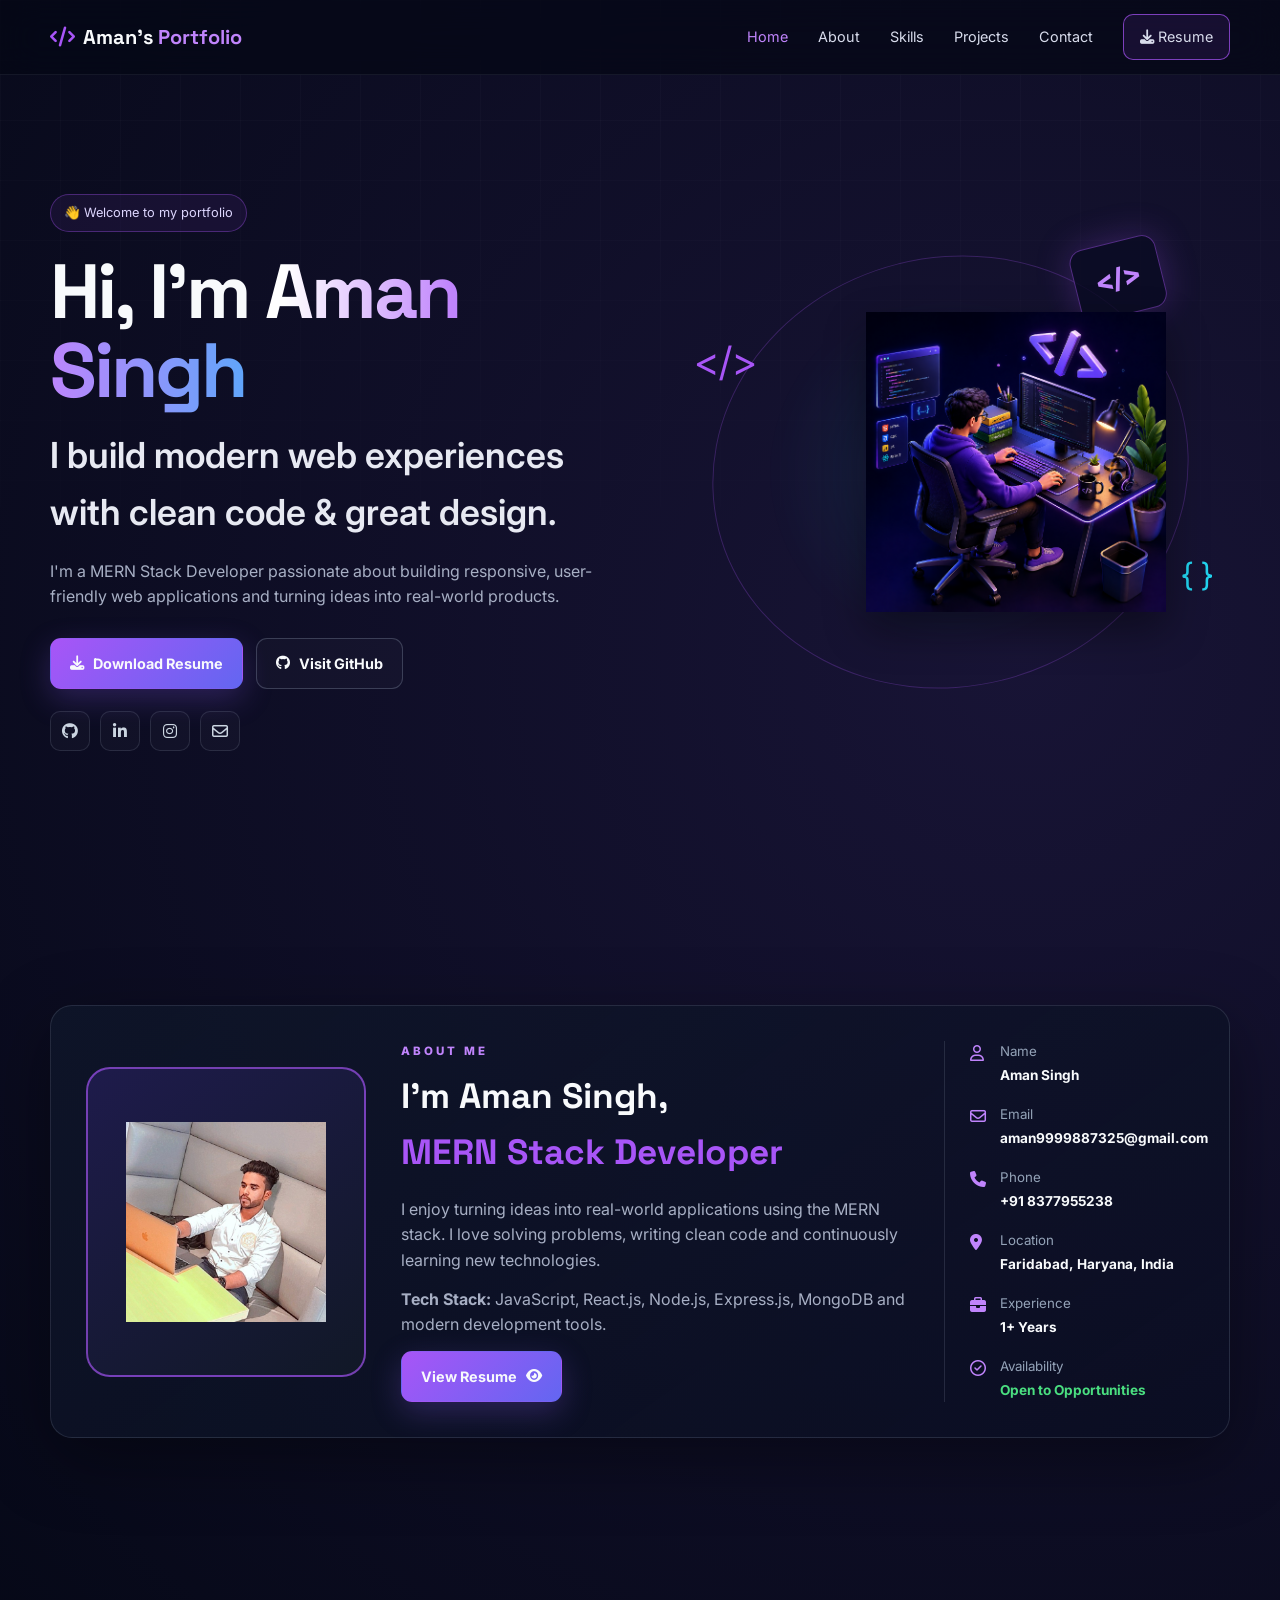
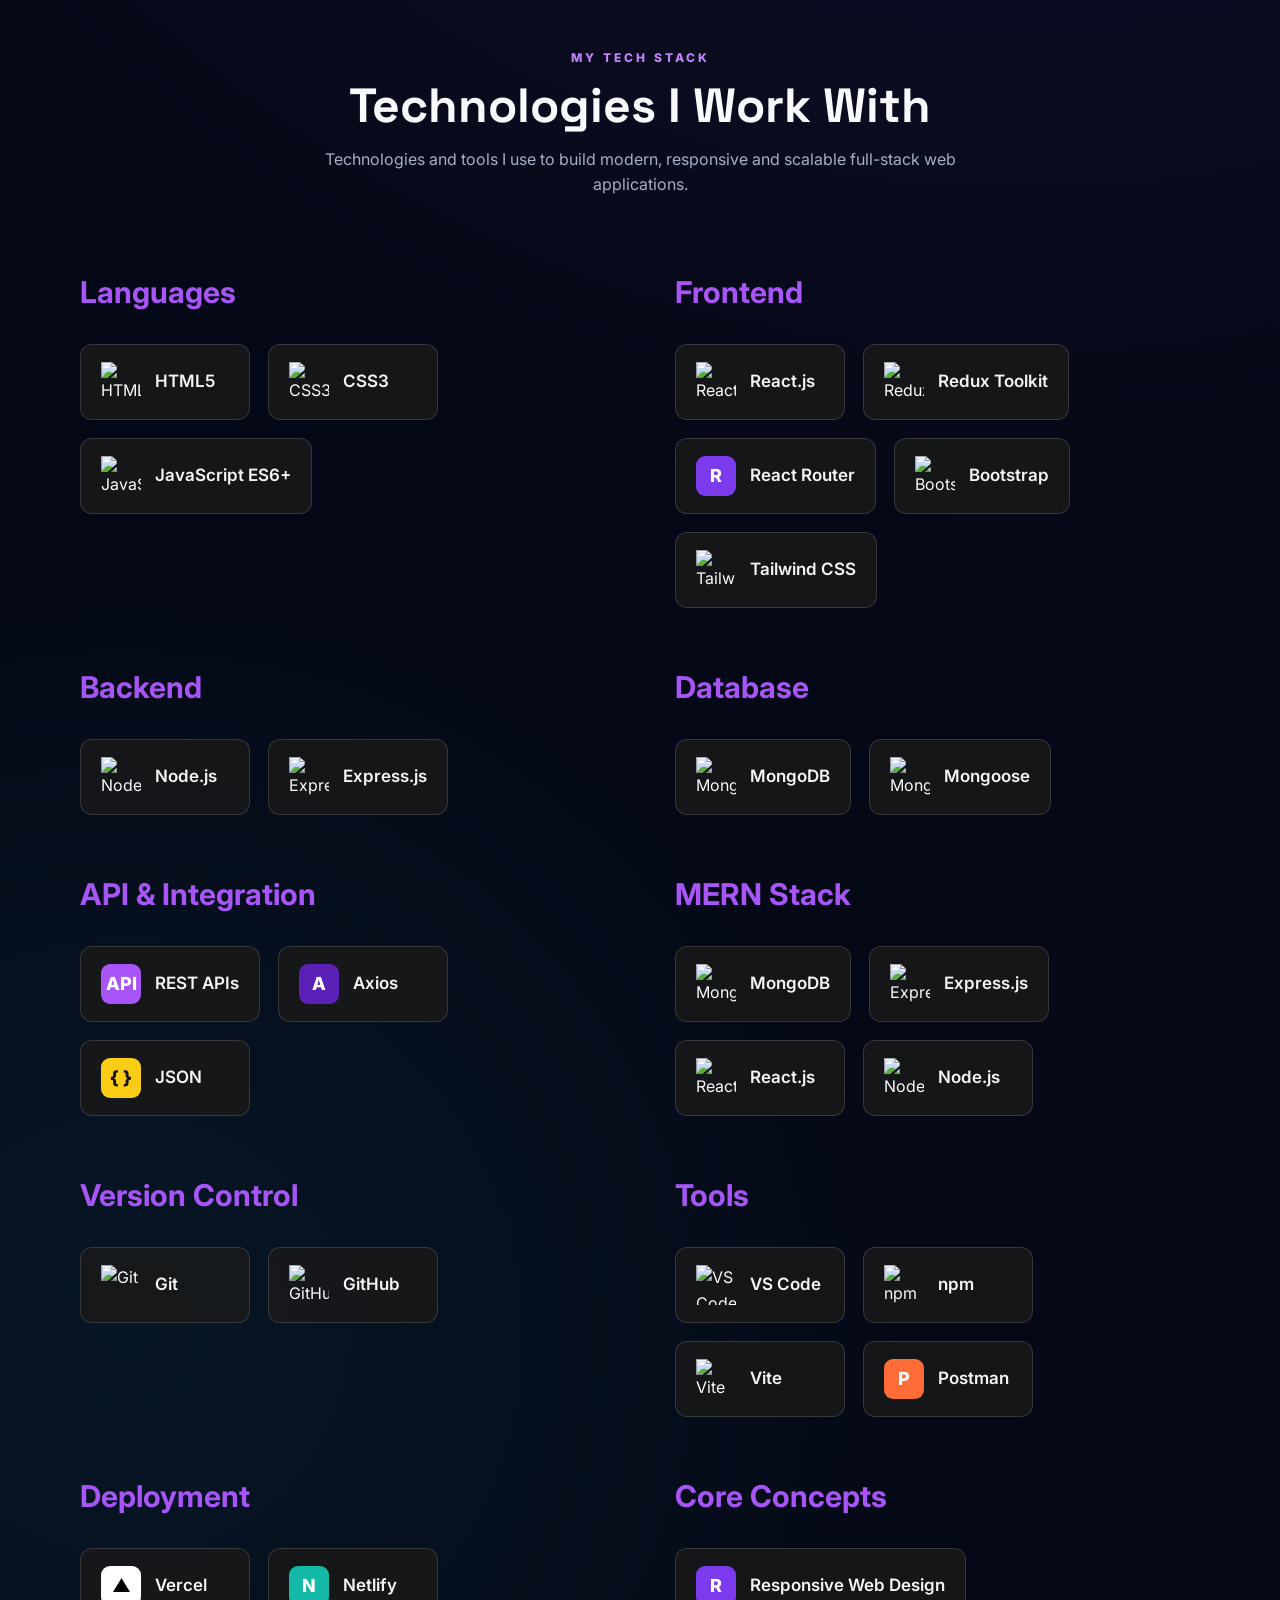
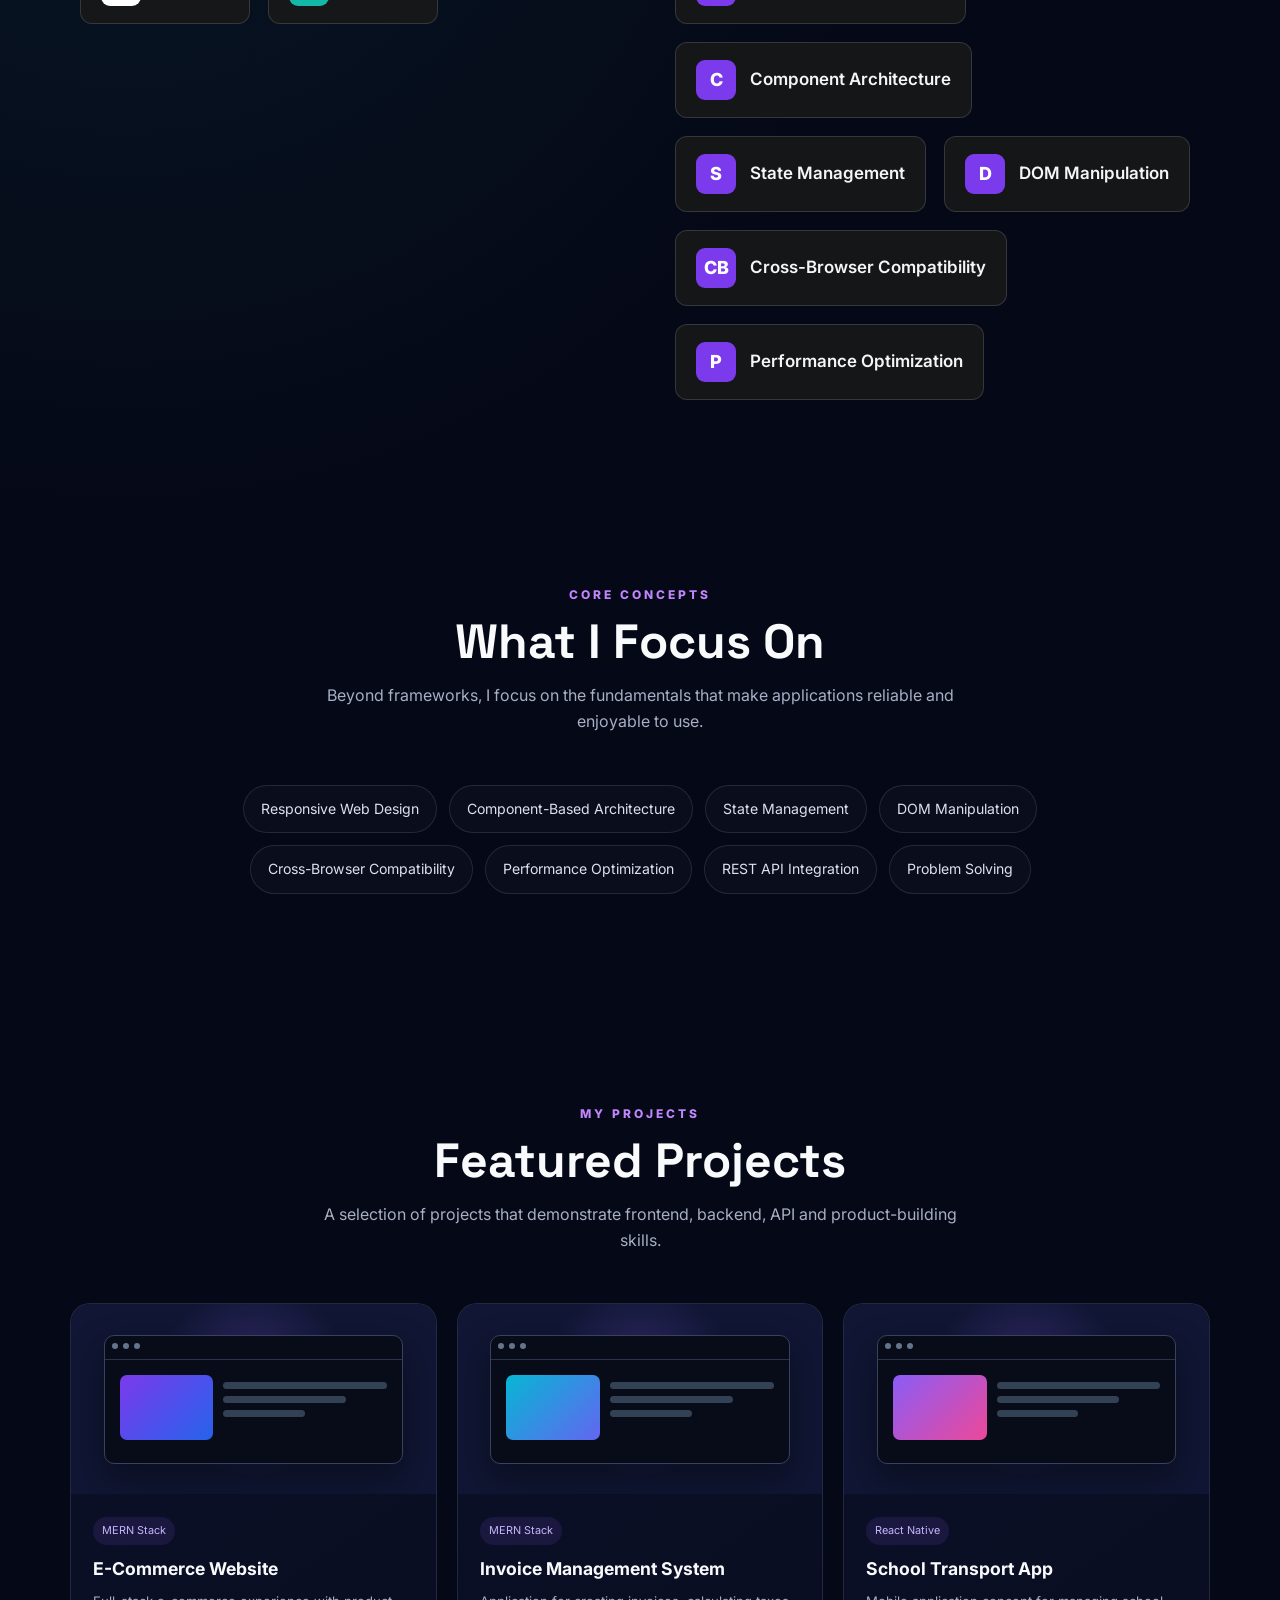
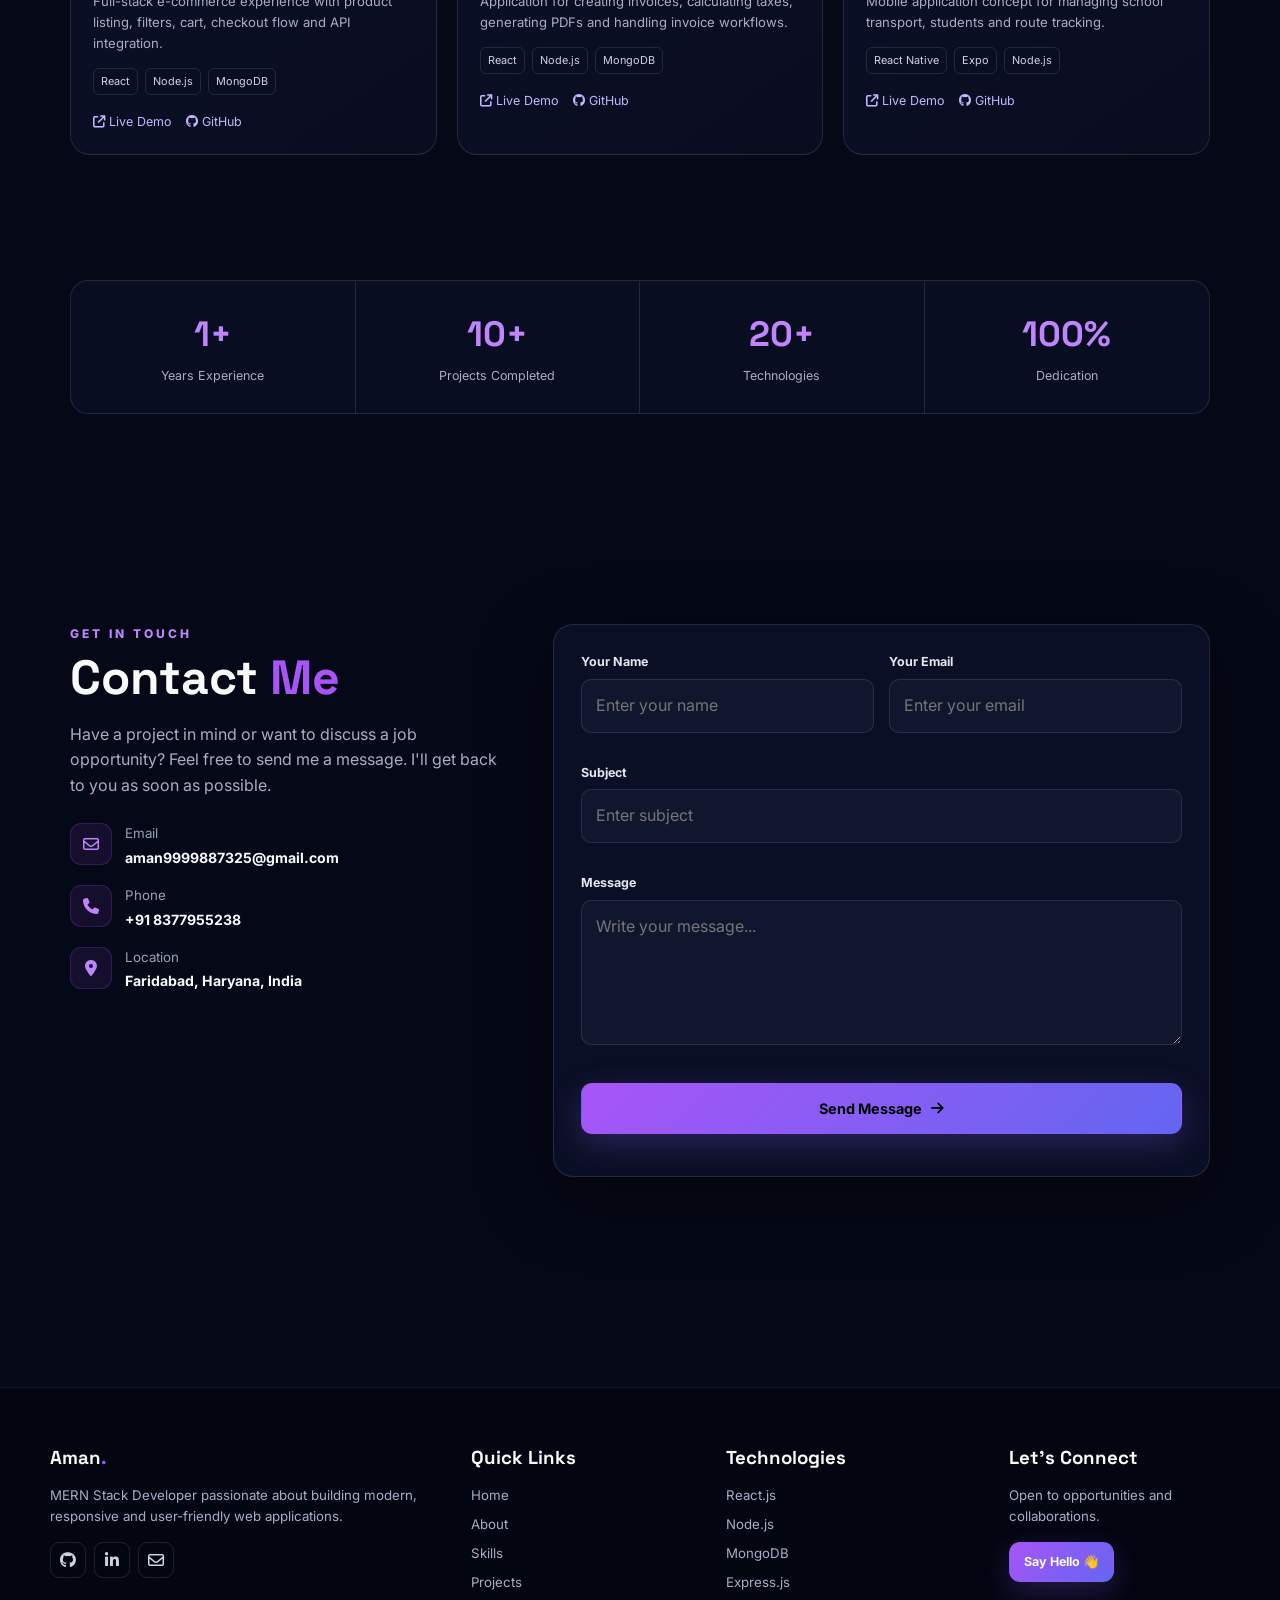
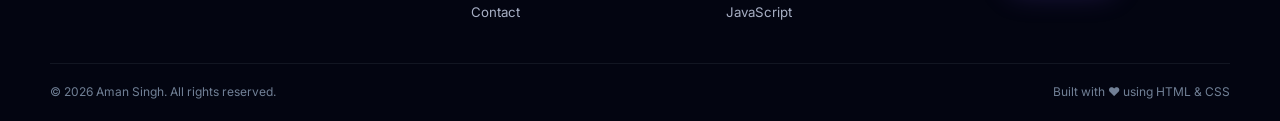
==== index.html @ 6088c82c "html" ====
<!doctype html>
<html lang="en">
  <head>
    <meta charset="UTF-8" />
    <meta name="viewport" content="width=device-width, initial-scale=1.0" />
    <meta
      name="description"
      content="Aman Singh — MERN Stack Developer Portfolio"
    />
    <title>Aman Singh | MERN Stack Developer</title>

    <link rel="preconnect" href="https://fonts.googleapis.com" />
    <link rel="preconnect" href="https://fonts.gstatic.com" crossorigin />
    <link
      href="https://fonts.googleapis.com/css2?family=Inter:wght@400;500;600;700;800&family=Space+Grotesk:wght@500;600;700&display=swap"
      rel="stylesheet"
    />
    <link
      rel="stylesheet"
      href="https://cdnjs.cloudflare.com/ajax/libs/font-awesome/6.5.2/css/all.min.css"
    />
    <link rel="stylesheet" href="../css/style.css" />
  </head>

  <body>
    <header class="nav">
      <div class="container nav-inner">
        <a class="logo" href="#home"
          ><i class="fa-solid fa-code"></i>Aman's <span>Portfolio</span></a
        >
        <input
          class="menu-toggle"
          type="checkbox"
          id="menu-toggle"
          aria-label="Open navigation"
        />
        <label class="menu-btn" for="menu-toggle" aria-label="Open menu"
          ><i class="fa-solid fa-bars"></i
        ></label>
        <nav class="nav-links">
          <a href="#home" class="active">Home</a>
          <a href="#about">About</a>
          <a href="#skills">Skills</a>
          <a href="#projects">Projects</a>
          <a href="#contact">Contact</a>
          <a class="nav-resume" href="../assets/docs/Aman_resume .pdf" download
            ><i class="fa-solid fa-download"></i> Resume</a
          >
        </nav>
      </div>
    </header>

    <main>
      <section class="hero" id="home">
        <div class="container hero-grid">
          <div class="hero-content reveal">
            <div class="badge">👋 Welcome to my portfolio</div>
            <h1>Hi, I'm <span class="gradient-text">Aman Singh</span></h1>
            <h2>
              I build modern web experiences<br />with clean code & great
              design.
            </h2>
            <p>
              I'm a MERN Stack Developer passionate about building responsive,
              user-friendly web applications and turning ideas into real-world
              products.
            </p>
            <div class="actions">
              <a
                class="btn btn-primary"
                href="../assets/docs/Aman_resume .pdf"
                download
                ><i class="fa-solid fa-download"></i> Download Resume</a
              >
              
              <a
                class="btn btn-outline"
                href="https://github.com/amansingh1002"
                target="_blank"
                ><i class="fa-brands fa-github"></i> Visit GitHub</a
              >
            </div>
            <div class="socials">
              <a href="https://github.com/amansingh1002" target="_blank" aria-label="GitHub"
                ><i class="fa-brands fa-github"></i
              ></a>
             <a href="https://www.linkedin.com/in/aman-singh-b185b4217/"
               target="_blank"
               rel="noopener noreferrer"
               aria-label="LinkedIn">
              <i class="fa-brands fa-linkedin-in"></i>
                </a>
    
              <a href="https://www.instagram.com/_amansingh__10 " target="_blank"
               rel="noopener noreferrer" aria-label="Instagram"
                ><i class="fa-brands fa-instagram"></i
              ></a>
              <a href="mailto:aman9999887325@gmail.com" target="_blank"
               rel="noopener noreferrer" aria-label="Email"
                ><i class="fa-regular fa-envelope"></i
              ></a>
            </div>
          </div>

          <div class="hero-art reveal">
  <div class="glow"></div>

  <div class="code-orbit"></div>

  <span class="float one">&lt;/&gt;</span>
  <span class="float two">{ }</span>

  <!-- <div class="developer-card"> -->
    <div class="person">
      <img
        src="../assets/images/bg.png"
        alt="Developer"
        class="developer-image"
      />
    </div>
  </div>
</div>
      </section>

      <section class="section" id="about">
        <div class="container">
          <div class="about-card reveal">
            <div class="profile">
              <!-- <div class="avatar"></div> -->
              <img
                src="../assets/images/ok.png"
                alt="Aman Singh"
                width="200"
                height="200"
              />
            </div>
            <div class="about-copy">
              <div class="eyebrow">ABOUT ME</div>
              <h3>I'm Aman Singh,<span>MERN Stack Developer</span></h3>
              <p>
                I enjoy turning ideas into real-world applications using the
                MERN stack. I love solving problems, writing clean code and
                continuously learning new technologies.
              </p>
              <p>
                <strong>Tech Stack:</strong> JavaScript, React.js, Node.js,
                Express.js, MongoDB and modern development tools.
              </p>
              <a
                class="btn btn-primary"
                href="../assets/docs/Aman_resume .pdf"
                target="_blank"
              >
                View Resume <i class="fa-solid fa-eye"></i>
              </a>
            </div>
            <div class="details">
              <div class="detail">
                <i class="fa-regular fa-user"></i>
                <div><small>Name</small><strong>Aman Singh</strong></div>
              </div>
              <div class="detail">
                <i class="fa-regular fa-envelope"></i>
                <div>
                  <small>Email</small><strong>aman9999887325@gmail.com</strong>
                </div>
              </div>
              <div class="detail">
                <i class="fa-solid fa-phone"></i>
                <div><small>Phone</small><strong>+91 8377955238</strong></div>
              </div>
              <div class="detail">
                <i class="fa-solid fa-location-dot"></i>
                <div>
                  <small>Location</small
                  ><strong>Faridabad, Haryana, India</strong>
                </div>
              </div>
              <div class="detail">
                <i class="fa-solid fa-briefcase"></i>
                <div><small>Experience</small><strong>1+ Years</strong></div>
              </div>
              <div class="detail">
                <i class="fa-regular fa-circle-check"></i>
                <div>
                  <small>Availability</small
                  ><strong style="color: #4ade80">Open to Opportunities</strong>
                </div>
              </div>
            </div>
          </div>
        </div>
      </section>
<section class="section" id="skills">
  <div class="container">
  <div class="section-kicker">MY TECH STACK</div>

<h2 class="section-title">Technologies I Work With</h2>

<p class="section-desc">
  Technologies and tools I use to build modern, responsive and
  scalable full-stack web applications.
</p>

<div class="skills-showcase">

  <!-- ================= LANGUAGES ================= -->
  <div class="skill-category">
    <h3>Languages</h3>

    <div class="skill-items">

      <div class="skill-item">
        <img
          src="https://cdn.jsdelivr.net/gh/devicons/devicon/icons/html5/html5-original.svg"
          alt="HTML5"
        />
        <span>HTML5</span>
      </div>

      <div class="skill-item">
        <img
          src="https://cdn.jsdelivr.net/gh/devicons/devicon/icons/css3/css3-original.svg"
          alt="CSS3"
        />
        <span>CSS3</span>
      </div>

      <div class="skill-item">
        <img
          src="https://cdn.jsdelivr.net/gh/devicons/devicon/icons/javascript/javascript-original.svg"
          alt="JavaScript"
        />
        <span>JavaScript ES6+</span>
      </div>

    </div>
  </div>


  <!-- ================= FRONTEND ================= -->
  <div class="skill-category">
    <h3>Frontend</h3>

    <div class="skill-items">

      <div class="skill-item">
        <img
          src="https://cdn.jsdelivr.net/gh/devicons/devicon/icons/react/react-original.svg"
          alt="React.js"
        />
        <span>React.js</span>
      </div>

      <div class="skill-item">
        <img
          src="https://cdn.jsdelivr.net/gh/devicons/devicon/icons/redux/redux-original.svg"
          alt="Redux Toolkit"
        />
        <span>Redux Toolkit</span>
      </div>

      <div class="skill-item">
        <div class="text-icon react-router-icon">R</div>
        <span>React Router</span>
      </div>

      <div class="skill-item">
        <img
          src="https://cdn.jsdelivr.net/gh/devicons/devicon/icons/bootstrap/bootstrap-original.svg"
          alt="Bootstrap"
        />
        <span>Bootstrap</span>
      </div>

      <div class="skill-item">
        <img
          src="https://cdn.jsdelivr.net/gh/devicons/devicon/icons/tailwindcss/tailwindcss-original.svg"
          alt="Tailwind CSS"
        />
        <span>Tailwind CSS</span>
      </div>

    </div>
  </div>


  <!-- ================= BACKEND ================= -->
  <div class="skill-category">
    <h3>Backend</h3>

    <div class="skill-items">

      <div class="skill-item">
        <img
          src="https://cdn.jsdelivr.net/gh/devicons/devicon/icons/nodejs/nodejs-original.svg"
          alt="Node.js"
        />
        <span>Node.js</span>
      </div>

      <div class="skill-item">
        <img
          src="https://cdn.jsdelivr.net/gh/devicons/devicon/icons/express/express-original.svg"
          alt="Express.js"
        />
        <span>Express.js</span>
      </div>

    </div>
  </div>


  <!-- ================= DATABASE ================= -->
  <div class="skill-category">
    <h3>Database</h3>

    <div class="skill-items">

      <div class="skill-item">
        <img
          src="https://cdn.jsdelivr.net/gh/devicons/devicon/icons/mongodb/mongodb-original.svg"
          alt="MongoDB"
        />
        <span>MongoDB</span>
      </div>

      <div class="skill-item">
        <img
          src="https://cdn.jsdelivr.net/gh/devicons/devicon/icons/mongoose/mongoose-original.svg"
          alt="Mongoose"
        />
        <span>Mongoose</span>
      </div>

    </div>
  </div>


  <!-- ================= API INTEGRATION ================= -->
  <div class="skill-category">
    <h3>API & Integration</h3>

    <div class="skill-items">

      <div class="skill-item">
        <div class="text-icon api-icon">API</div>
        <span>REST APIs</span>
      </div>

      <div class="skill-item">
        <div class="text-icon axios-icon">A</div>
        <span>Axios</span>
      </div>

      <div class="skill-item">
        <div class="text-icon json-icon">{ }</div>
        <span>JSON</span>
      </div>

    </div>
  </div>


  <!-- ================= MERN ================= -->
  <div class="skill-category">
    <h3>MERN Stack</h3>

    <div class="skill-items">

      <div class="skill-item">
        <img
          src="https://cdn.jsdelivr.net/gh/devicons/devicon/icons/mongodb/mongodb-original.svg"
          alt="MongoDB"
        />
        <span>MongoDB</span>
      </div>

      <div class="skill-item">
        <img
          src="https://cdn.jsdelivr.net/gh/devicons/devicon/icons/express/express-original.svg"
          alt="Express.js"
        />
        <span>Express.js</span>
      </div>

      <div class="skill-item">
        <img
          src="https://cdn.jsdelivr.net/gh/devicons/devicon/icons/react/react-original.svg"
          alt="React.js"
        />
        <span>React.js</span>
      </div>

      <div class="skill-item">
        <img
          src="https://cdn.jsdelivr.net/gh/devicons/devicon/icons/nodejs/nodejs-original.svg"
          alt="Node.js"
        />
        <span>Node.js</span>
      </div>

    </div>
  </div>


  <!-- ================= VERSION CONTROL ================= -->
  <div class="skill-category">
    <h3>Version Control</h3>

    <div class="skill-items">

      <div class="skill-item">
        <img
          src="https://cdn.jsdelivr.net/gh/devicons/devicon/icons/git/git-original.svg"
          alt="Git"
        />
        <span>Git</span>
      </div>

      <div class="skill-item">
        <img
          src="https://cdn.jsdelivr.net/gh/devicons/devicon/icons/github/github-original.svg"
          alt="GitHub"
        />
        <span>GitHub</span>
      </div>

    </div>
  </div>


  <!-- ================= TOOLS ================= -->
  <div class="skill-category">
    <h3>Tools</h3>

    <div class="skill-items">

      <div class="skill-item">
        <img
          src="https://cdn.jsdelivr.net/gh/devicons/devicon/icons/vscode/vscode-original.svg"
          alt="VS Code"
        />
        <span>VS Code</span>
      </div>

      <div class="skill-item">
        <img
          src="https://cdn.jsdelivr.net/gh/devicons/devicon/icons/npm/npm-original-wordmark.svg"
          alt="npm"
        />
        <span>npm</span>
      </div>

      <div class="skill-item">
        <img
          src="https://cdn.jsdelivr.net/gh/devicons/devicon/icons/vitejs/vitejs-original.svg"
          alt="Vite"
        />
        <span>Vite</span>
      </div>

      <div class="skill-item">
        <div class="text-icon postman-icon">P</div>
        <span>Postman</span>
      </div>

    </div>
  </div>


  <!-- ================= DEPLOYMENT ================= -->
  <div class="skill-category">
    <h3>Deployment</h3>

    <div class="skill-items">

      <div class="skill-item">
        <div class="text-icon vercel-icon">▲</div>
        <span>Vercel</span>
      </div>

      <div class="skill-item">
        <div class="text-icon netlify-icon">N</div>
        <span>Netlify</span>
      </div>

    </div>
  </div>


  <!-- ================= CORE CONCEPTS ================= -->
  <div class="skill-category">
    <h3>Core Concepts</h3>

    <div class="skill-items">

      <div class="skill-item">
        <div class="text-icon concept-icon">R</div>
        <span>Responsive Web Design</span>
      </div>

      <div class="skill-item">
        <div class="text-icon concept-icon">C</div>
        <span>Component Architecture</span>
      </div>

      <div class="skill-item">
        <div class="text-icon concept-icon">S</div>
        <span>State Management</span>
      </div>

      <div class="skill-item">
        <div class="text-icon concept-icon">D</div>
        <span>DOM Manipulation</span>
      </div>

      <div class="skill-item">
        <div class="text-icon concept-icon">CB</div>
        <span>Cross-Browser Compatibility</span>
      </div>

      <div class="skill-item">
        <div class="text-icon concept-icon">P</div>
        <span>Performance Optimization</span>
      </div>

    </div>
  </div>

</div>

      <section class="section" id="concepts">
        <div class="container">
          <div class="section-kicker">CORE CONCEPTS</div>
          <h2 class="section-title">What I Focus On</h2>
          <p class="section-desc">
            Beyond frameworks, I focus on the fundamentals that make
            applications reliable and enjoyable to use.
          </p>
          <div class="concepts reveal">
            <span class="chip">Responsive Web Design</span
            ><span class="chip">Component-Based Architecture</span>
            <span class="chip">State Management</span
            ><span class="chip">DOM Manipulation</span>
            <span class="chip">Cross-Browser Compatibility</span
            ><span class="chip">Performance Optimization</span>
            <span class="chip">REST API Integration</span
            ><span class="chip">Problem Solving</span>
          </div>
        </div>
      </section>

      <section class="section" id="projects">
        <div class="container">
          <div class="section-kicker">MY PROJECTS</div>
          <h2 class="section-title">Featured Projects</h2>
          <p class="section-desc">
            A selection of projects that demonstrate frontend, backend, API and
            product-building skills.
          </p>

          <div class="projects">
            <article class="project reveal">
              <div class="project-img">
                <div class="mock-browser">
                  <div class="browser-bar">
                    <span></span><span></span><span></span>
                  </div>
                  <div class="browser-content">
                    <i></i>
                    <div class="lines">
                      <span></span><span></span><span></span>
                    </div>
                  </div>
                </div>
              </div>
              <div class="project-body">
                <span class="tag">MERN Stack</span>
                <h3>E-Commerce Website</h3>
                <p>
                  Full-stack e-commerce experience with product listing,
                  filters, cart, checkout flow and API integration.
                </p>
                <div class="tech-tags">
                  <span>React</span><span>Node.js</span><span>MongoDB</span>
                </div>
                <div class="project-links">
                  <a href="#"
                    ><i class="fa-solid fa-arrow-up-right-from-square"></i> Live
                    Demo</a
                  ><a href="https://github.com/" target="_blank"
                    ><i class="fa-brands fa-github"></i> GitHub</a
                  >
                </div>
              </div>
            </article>

            <article class="project reveal">
              <div class="project-img">
                <div class="mock-browser">
                  <div class="browser-bar">
                    <span></span><span></span><span></span>
                  </div>
                  <div class="browser-content">
                    <i
                      style="
                        background: linear-gradient(135deg, #06b6d4, #6366f1);
                      "
                    ></i>
                    <div class="lines">
                      <span></span><span></span><span></span>
                    </div>
                  </div>
                </div>
              </div>
              <div class="project-body">
                <span class="tag">MERN Stack</span>
                <h3>Invoice Management System</h3>
                <p>
                  Application for creating invoices, calculating taxes,
                  generating PDFs and handling invoice workflows.
                </p>
                <div class="tech-tags">
                  <span>React</span><span>Node.js</span><span>MongoDB</span>
                </div>
                <div class="project-links">
                  <a href="#"
                    ><i class="fa-solid fa-arrow-up-right-from-square"></i> Live
                    Demo</a
                  ><a href="https://github.com/" target="_blank"
                    ><i class="fa-brands fa-github"></i> GitHub</a
                  >
                </div>
              </div>
            </article>

            <article class="project reveal">
              <div class="project-img">
                <div class="mock-browser">
                  <div class="browser-bar">
                    <span></span><span></span><span></span>
                  </div>
                  <div class="browser-content">
                    <i
                      style="
                        background: linear-gradient(135deg, #8b5cf6, #ec4899);
                      "
                    ></i>
                    <div class="lines">
                      <span></span><span></span><span></span>
                    </div>
                  </div>
                </div>
              </div>
              <div class="project-body">
                <span class="tag">React Native</span>
                <h3>School Transport App</h3>
                <p>
                  Mobile application concept for managing school transport,
                  students and route tracking.
                </p>
                <div class="tech-tags">
                  <span>React Native</span><span>Expo</span><span>Node.js</span>
                </div>
                <div class="project-links">
                  <a href="#"
                    ><i class="fa-solid fa-arrow-up-right-from-square"></i> Live
                    Demo</a
                  ><a href="https://github.com/" target="_blank"
                    ><i class="fa-brands fa-github"></i> GitHub</a
                  >
                </div>
              </div>
            </article>
          </div>
        </div>
      </section>

      <section class="section" style="padding-top: 20px">
        <div class="container">
          <div class="stats reveal">
            <div class="stat">
              <strong>1+</strong><span>Years Experience</span>
            </div>
            <div class="stat">
              <strong>10+</strong><span>Projects Completed</span>
            </div>
            <div class="stat">
              <strong>20+</strong><span>Technologies</span>
            </div>
            <div class="stat"><strong>100%</strong><span>Dedication</span></div>
          </div>
        </div>
      </section>

      <section class="section" id="contact">
        <div class="container contact-wrap">
          <div class="contact-copy reveal">
            <div class="section-kicker" style="text-align: left">
              GET IN TOUCH
            </div>
            <h2>Contact <span>Me</span></h2>
            <p>
              Have a project in mind or want to discuss a job opportunity? Feel
              free to send me a message. I'll get back to you as soon as
              possible.
            </p>
            <div class="contact-list">
              <div class="contact-item">
              
                <a href="mailto:aman9999887325@gmail.com" aria-label="Email"
                ><i class="fa-regular fa-envelope"></i
              ></a>
                <div>
                  <small>Email</small><strong>aman9999887325@gmail.com</strong>
                </div>
              </div>
              <div class="contact-item">
                 <i class="fa-solid fa-phone"></i>
          
               
                <div><small>Phone</small><strong>+91 8377955238</strong></div>
              </div>
              <div class="contact-item">
                <i class="fa-solid fa-location-dot"></i>
                <div>
                  <small>Location</small
                  ><strong>Faridabad, Haryana, India</strong>
                </div>
              </div>
            </div>
          </div>

          <form
            class="form reveal"
            action="mailto:aman9999887325@gmail.com"
            method="post"
            enctype="text/plain"
          >
            <div class="form-grid">
              <div class="field">
                <label for="name">Your Name</label
                ><input id="name" required placeholder="Enter your name" />
              </div>
              <div class="field">
                <label for="email">Your Email</label
                ><input
                  id="email"
                  type="email"
                  required
                  placeholder="Enter your email"
                />
              </div>
              <div class="field full">
                <label for="subject">Subject</label
                ><input id="subject" required placeholder="Enter subject" />
              </div>
              <div class="field full">
                <label for="message">Message</label
                ><textarea
                  id="message"
                  required
                  placeholder="Write your message..."
                ></textarea>
              </div>
              <div class="field full">
                <button class="btn btn-primary" type="submit">
                  Send Message <i class="fa-solid fa-arrow-right"></i>
                </button>
              </div>
            </div>
          </form>
        </div>
      </section>
    </main>

    <footer>
      <div class="container">
        <div class="footer-grid">
          <div class="footer-brand">
            <h3>Aman<span style="color: #a855f7">.</span></h3>
            <p>
              MERN Stack Developer passionate about building modern, responsive
              and user-friendly web applications.
            </p>
            <div class="footer-social">
              <a href="https://github.com/amansingh1002" target="_blank" aria-label="GitHub"
                ><i class="fa-brands fa-github"></i></a>
                <a href="https://www.linkedin.com/" target="_blank"
                ><i class="fa-brands fa-linkedin-in"></i></a
              ><a href="mailto:aman9999887325@gmail.com" aria-label="Email"
                ><i class="fa-regular fa-envelope"></i
              ></a>
            </div>
          </div>
          <div>
            <h3>Quick Links</h3>
            <ul>
              <li><a href="#home">Home</a></li>
              <li><a href="#about">About</a></li>
              <li><a href="#skills">Skills</a></li>
              <li><a href="#projects">Projects</a></li>
              <li><a href="#contact">Contact</a></li>
            </ul>
          </div>
          <div>
            <h3>Technologies</h3>
            <ul>
              <li>React.js</li>
              <li>Node.js</li>
              <li>MongoDB</li>
              <li>Express.js</li>
              <li>JavaScript</li>
            </ul>
          </div>
          <div>
            <h3>Let's Connect</h3>
            <p style="color: var(--muted); font-size: 0.83rem">
              Open to opportunities and collaborations.
            </p>
            <a
              class="btn btn-primary"
              style="margin-top: 15px; padding: 9px 14px; font-size: 0.78rem"
              href="#contact"
              >Say Hello 👋</a
            >
          </div>
        </div>
        <div class="copyright">
          <span>© 2026 Aman Singh. All rights reserved.</span
          ><span>Built with ❤️ using HTML & CSS</span>
        </div>
      </div>
    </footer>
  </body>
</html>
---- css/style.css ----
/*
=========================================================
 Aman Singh Portfolio - Main Styles
 Theme: Deep Navy + Electric Purple + Cyan
=========================================================
*/
:root{
      --bg:#050816;
      --bg-2:#080b20;
      --surface:#0b1028;
      --surface-2:#101633;
      --border:rgba(148,163,184,.18);
      --text:#f8fafc;
      --muted:#a7afc4;
      --purple:#a855f7;
      --violet:#8b5cf6;
      --blue:#6366f1;
      --cyan:#22d3ee;
      --pink:#d946ef;
      --green:#22c55e;
      --shadow:0 20px 70px rgba(0,0,0,.38);
      --radius:22px;
      --container:1180px;
    }

    *{box-sizing:border-box;margin:0;padding:0}
    html{scroll-behavior:smooth}
    body{
      font-family:Inter,system-ui,sans-serif;
      background:
        radial-gradient(circle at 80% 10%,rgba(139,92,246,.14),transparent 25%),
        radial-gradient(circle at 10% 45%,rgba(34,211,238,.07),transparent 22%),
        var(--bg);
      color:var(--text);
      line-height:1.6;
      overflow-x:hidden;
    }
    body::before{
      content:"";
      position:fixed;inset:0;pointer-events:none;z-index:-1;
      background-image:linear-gradient(rgba(255,255,255,.025) 1px,transparent 1px),
                       linear-gradient(90deg,rgba(255,255,255,.025) 1px,transparent 1px);
      background-size:60px 60px;
      mask-image:linear-gradient(to bottom,black,transparent 75%);
    }
    a{text-decoration:none;color:inherit}
    button,input,textarea{font:inherit}
    .container{width:min(var(--container),calc(100% - 40px));margin:auto}
    .gradient-text{
      background:linear-gradient(90deg,#fff 5%,#c084fc 48%,#60a5fa 100%);
      -webkit-background-clip:text;background-clip:text;color:transparent;
    }
    .section{padding:105px 0}
    .section-kicker{
      color:#c084fc;text-transform:uppercase;letter-spacing:3px;
      font-size:.75rem;font-weight:800;text-align:center;margin-bottom:10px
    }
    .section-title{
      font-family:"Space Grotesk",sans-serif;font-size:clamp(2rem,4vw,3rem);
      text-align:center;line-height:1.15;margin-bottom:14px
    }
    .section-desc{color:var(--muted);text-align:center;max-width:650px;margin:0 auto 50px}

    /* NAV */
    .nav{
      position:fixed;top:0;left:0;right:0;z-index:1000;
      background:rgba(5,8,22,.72);backdrop-filter:blur(18px);
      border-bottom:1px solid rgba(148,163,184,.1)
    }
    .nav-inner{height:74px;display:flex;align-items:center;justify-content:space-between}
    .logo{font-family:"Space Grotesk";font-weight:700;font-size:1.25rem}
    .logo span{color:#c084fc}
    .logo i{color:#a855f7;margin-right:8px}
    .nav-links{display:flex;gap:30px;align-items:center}
    .nav-links a{color:#d8dcec;font-size:.9rem;transition:.25s}
    .nav-links a:hover,.nav-links a.active{color:#c084fc}
    .nav-resume{
      padding:10px 16px;border:1px solid rgba(168,85,247,.7);
      border-radius:10px;background:rgba(168,85,247,.1)
    }
    .menu-btn{display:none;background:none;border:0;color:white;font-size:1.3rem}

    /* HERO */
    .hero{min-height:100vh;display:flex;align-items:center;padding:125px 0 80px;position:relative}
    .hero-grid{display:grid;grid-template-columns:1.02fr .98fr;align-items:center;gap:40px}
    .badge{
      display:inline-flex;gap:8px;align-items:center;padding:8px 13px;
      border:1px solid rgba(168,85,247,.35);background:rgba(168,85,247,.08);
      color:#ddd6fe;border-radius:999px;font-size:.8rem;margin-bottom:20px
    }
    .hero h1{
      font-family:"Space Grotesk";font-size:clamp(3rem,6vw,5.3rem);
      line-height:1.02;letter-spacing:-3px;margin-bottom:18px
    }
    .hero h2{font-size:clamp(1.4rem,2.8vw,2.25rem);font-weight:600;color:#e7e9f2;margin-bottom:17px}
    .hero p{color:var(--muted);max-width:570px;font-size:1rem;margin-bottom:28px}
    .actions{display:flex;gap:13px;flex-wrap:wrap}
    .btn{
      display:inline-flex;align-items:center;justify-content:center;gap:9px;
      padding:13px 19px;border-radius:11px;border:1px solid transparent;
      font-weight:700;font-size:.9rem;transition:.3s;cursor:pointer
    }
    .btn-primary{background:linear-gradient(135deg,#a855f7,#6366f1);box-shadow:0 10px 30px rgba(139,92,246,.25)}
    .btn-primary:hover{transform:translateY(-3px);box-shadow:0 16px 35px rgba(139,92,246,.4)}
    .btn-outline{border-color:rgba(148,163,184,.3);background:rgba(255,255,255,.025)}
    .btn-outline:hover{border-color:#a855f7;background:rgba(168,85,247,.08);transform:translateY(-3px)}
    .socials{display:flex;gap:10px;margin-top:22px}
    .socials a{
      width:40px;height:40px;display:grid;place-items:center;border:1px solid var(--border);
      border-radius:10px;color:#cbd5e1;background:rgba(255,255,255,.025);transition:.25s
    }
    .socials a:hover{color:#fff;border-color:#a855f7;transform:translateY(-3px);background:rgba(168,85,247,.1)}

    /* HERO ART */
    .hero-art{min-height:510px;position:relative;display:grid;place-items:center}
    .glow{
      position:absolute;width:380px;height:380px;border-radius:50%;
      background:radial-gradient(circle,rgba(139,92,246,.28),rgba(34,211,238,.05),transparent 68%);
      filter:blur(8px)
    }
    .code-orbit{
      position:absolute;inset:40px;border:1px solid rgba(168,85,247,.25);
      border-radius:50%;transform:rotate(-14deg)
    }
    .code-orbit::after{
      content:"</>";position:absolute;right:-15px;top:30px;padding:14px 20px;
      border:1px solid rgba(168,85,247,.45);border-radius:14px;
      background:rgba(10,12,35,.8);color:#c084fc;font-size:1.7rem;font-weight:800;
      box-shadow:0 0 35px rgba(168,85,247,.25)
    }
    .developer-card{
      width:min(480px,90%);aspect-ratio:1/1;border-radius:35px;
      background:linear-gradient(145deg,rgba(30,41,89,.65),rgba(15,23,42,.8));
      border:1px solid rgba(168,85,247,.35);box-shadow:var(--shadow);
      position:relative;overflow:hidden;display:flex;align-items:flex-end;justify-content:center
    }
    .developer-card::before{
      content:"";position:absolute;width:270px;height:270px;border-radius:50%;top:-70px;right:-60px;
      background:rgba(99,102,241,.16);filter:blur(4px)
    }
    .person{
      width:260px;height:300px;position:relative;margin-bottom:20px;
      filter:drop-shadow(0 18px 20px rgba(0,0,0,.4))
    }
    .head{position:absolute;width:82px;height:92px;border-radius:45% 45% 42% 42%;background:#d99b83;left:91px;top:18px;z-index:3}
    .hair{position:absolute;width:92px;height:53px;background:#161a2b;border-radius:60px 60px 25px 25px;left:86px;top:3px;z-index:4}
    .body{position:absolute;width:170px;height:185px;background:linear-gradient(135deg,#7c3aed,#4338ca);left:45px;top:100px;border-radius:65px 65px 18px 18px;z-index:2}
    .arm1,.arm2{position:absolute;width:120px;height:34px;background:#6d4be6;border-radius:20px;top:145px;z-index:5}
    .arm1{left:12px;transform:rotate(25deg)}.arm2{right:0;transform:rotate(-15deg)}
    .desk{position:absolute;bottom:62px;left:20px;width:400px;height:22px;background:#272b4a;border-radius:8px;z-index:6;box-shadow:0 0 20px rgba(139,92,246,.35)}
    .monitor{position:absolute;bottom:86px;left:128px;width:165px;height:100px;background:#0b1028;border:8px solid #252b49;border-radius:9px;z-index:7}
    .monitor::after{content:"</>  const App = () => {}";position:absolute;left:12px;top:20px;color:#60a5fa;font:11px monospace}
    .plant{position:absolute;right:22px;bottom:82px;width:55px;height:100px;background:linear-gradient(#22c55e,#166534);border-radius:50% 50% 15% 15%;z-index:7;box-shadow:0 0 30px rgba(34,197,94,.15)}
    .float{position:absolute;animation:float 4s ease-in-out infinite}
    .float.one{left:4%;top:22%;font-size:2.5rem;color:#a855f7}
    .float.two{right:3%;bottom:25%;font-size:2rem;color:#22d3ee;animation-delay:1s}
    @keyframes float{50%{transform:translateY(-12px)}}

    /* ABOUT */
    .about-card{
      display:grid;grid-template-columns:280px 1fr 250px;gap:35px;align-items:center;
      padding:35px;border:1px solid var(--border);border-radius:var(--radius);
      background:linear-gradient(145deg,rgba(15,23,42,.78),rgba(10,14,34,.65));
      box-shadow:var(--shadow)
    }
    .profile{
      height:310px;border-radius:24px;border:2px solid rgba(168,85,247,.65);
      background:linear-gradient(145deg,#1e1b4b,#111827);display:grid;place-items:center;overflow:hidden
    }
    .profile .avatar{
      width:160px;height:210px;border-radius:80px 80px 20px 20px;
      background:linear-gradient(145deg,#a855f7,#4338ca);position:relative
    }
    .profile .avatar::before{content:"";position:absolute;width:75px;height:80px;border-radius:50%;background:#d99b83;top:-25px;left:43px}
    .profile .avatar::after{content:"A";position:absolute;inset:auto 0 20px;text-align:center;color:white;font-size:5rem;font-weight:800;opacity:.7}
    .about-copy .eyebrow{color:#c084fc;letter-spacing:3px;font-size:.72rem;font-weight:800}
    .about-copy h3{font-family:"Space Grotesk";font-size:2.2rem;margin:8px 0 16px}
    .about-copy h3 span{display:block;color:#a855f7}
    .about-copy p{color:var(--muted);margin-bottom:13px}
    .details{border-left:1px solid var(--border);padding-left:25px;display:grid;gap:16px}
    .detail{display:flex;gap:12px;align-items:flex-start}
    .detail i{color:#c084fc;margin-top:4px;width:18px}
    .detail small{display:block;color:#94a3b8}.detail strong{font-size:.85rem}

    /* SKILLS */
    .skills-grid{display:grid;grid-template-columns:repeat(4,1fr);gap:16px}
    .skill-card{
      padding:23px;border:1px solid var(--border);border-radius:17px;
      background:rgba(12,18,42,.72);transition:.3s;min-height:150px
    }
    .skill-card:hover{transform:translateY(-7px);border-color:rgba(168,85,247,.55);box-shadow:0 18px 40px rgba(0,0,0,.25)}
    .skill-icon{
      width:45px;height:45px;border-radius:12px;display:grid;place-items:center;
      background:linear-gradient(135deg,rgba(168,85,247,.2),rgba(99,102,241,.16));
      color:#c084fc;font-size:1.2rem;margin-bottom:15px
    }
    .skill-card h4{margin-bottom:7px}.skill-card p{font-size:.82rem;color:var(--muted)}

    /* CONCEPTS */
    .concepts{display:flex;flex-wrap:wrap;justify-content:center;gap:12px;max-width:850px;margin:auto}
    .chip{padding:12px 17px;border:1px solid var(--border);border-radius:999px;background:rgba(255,255,255,.025);color:#dce1ed;font-size:.88rem}
    .chip:hover{border-color:#8b5cf6;color:#d8b4fe}

    /* PROJECTS */
    .projects{display:grid;grid-template-columns:repeat(3,1fr);gap:20px}
    .project{
      overflow:hidden;border:1px solid var(--border);border-radius:20px;
      background:linear-gradient(145deg,#0b1028,#0a0d20);transition:.3s
    }
    .project:hover{transform:translateY(-8px);border-color:rgba(168,85,247,.5);box-shadow:0 25px 60px rgba(0,0,0,.3)}
    .project-img{
      height:190px;display:grid;place-items:center;position:relative;overflow:hidden;
      background:radial-gradient(circle at 50% 40%,rgba(139,92,246,.3),transparent 45%),#101633
    }
    .mock-browser{width:82%;height:68%;border-radius:10px;background:#080b18;border:1px solid #39415d;box-shadow:0 15px 35px rgba(0,0,0,.35)}
    .browser-bar{height:24px;border-bottom:1px solid #2c344d;display:flex;gap:5px;padding:7px}
    .browser-bar span{width:6px;height:6px;border-radius:50%;background:#64748b}
    .browser-content{padding:15px;display:grid;grid-template-columns:35% 1fr;gap:10px}
    .browser-content i{height:65px;border-radius:7px;background:linear-gradient(135deg,#7c3aed,#2563eb)}
    .lines span{display:block;height:7px;border-radius:8px;background:#334155;margin:7px 0}.lines span:nth-child(2){width:75%}.lines span:nth-child(3){width:50%}
    .project-body{padding:22px}.tag{display:inline-block;font-size:.68rem;color:#c4b5fd;background:rgba(139,92,246,.12);padding:5px 9px;border-radius:999px;margin-bottom:10px}
    .project h3{font-size:1.1rem;margin-bottom:8px}.project p{color:var(--muted);font-size:.82rem;margin-bottom:14px}
    .tech-tags{display:flex;flex-wrap:wrap;gap:7px;margin-bottom:17px}.tech-tags span{font-size:.68rem;color:#cbd5e1;border:1px solid var(--border);padding:4px 7px;border-radius:6px}
    .project-links{display:flex;gap:15px;font-size:.78rem;color:#c4b5fd}.project-links a:hover{color:white}

    /* STATS */
    .stats{display:grid;grid-template-columns:repeat(4,1fr);border:1px solid var(--border);border-radius:18px;background:rgba(12,17,39,.7);overflow:hidden}
    .stat{text-align:center;padding:25px;border-right:1px solid var(--border)}.stat:last-child{border-right:0}
    .stat strong{display:block;font-family:"Space Grotesk";font-size:2.2rem;color:#c084fc}.stat span{font-size:.78rem;color:var(--muted)}

    /* CONTACT */
    .contact-wrap{display:grid;grid-template-columns:.8fr 1.2fr;gap:45px;align-items:start}
    .contact-copy h2{font-family:"Space Grotesk";font-size:3rem;line-height:1.05;margin:10px 0 18px}.contact-copy h2 span{color:#a855f7}
    .contact-copy>p{color:var(--muted);max-width:470px;margin-bottom:25px}
    .contact-list{display:grid;gap:15px}.contact-item{display:flex;gap:13px}.contact-item i{width:42px;height:42px;border-radius:11px;display:grid;place-items:center;color:#c084fc;background:rgba(168,85,247,.1);border:1px solid rgba(168,85,247,.2)}
    .contact-item small{display:block;color:#94a3b8}.contact-item strong{font-size:.88rem}
    .form{
      padding:27px;border:1px solid var(--border);border-radius:20px;background:rgba(13,18,43,.78);
      box-shadow:var(--shadow)
    }
    .form-grid{display:grid;grid-template-columns:1fr 1fr;gap:15px}.field{margin-bottom:15px}.field.full{grid-column:1/-1}
    label{display:block;font-size:.78rem;font-weight:700;margin-bottom:7px;color:#e2e8f0}
    input,textarea{
      width:100%;border:1px solid rgba(148,163,184,.18);background:#11162f;color:white;
      padding:13px 14px;border-radius:10px;outline:0;transition:.25s
    }
    input:focus,textarea:focus{border-color:#8b5cf6;box-shadow:0 0 0 3px rgba(139,92,246,.1)}
    textarea{min-height:145px;resize:vertical}
    .form .btn{width:100%}

    /* FOOTER */
    footer{border-top:1px solid rgba(148,163,184,.1);background:rgba(3,5,16,.7);padding:55px 0 20px}
    .footer-grid{display:grid;grid-template-columns:1.4fr .8fr .9fr .8fr;gap:35px;padding-bottom:40px}
    footer h3{font-family:"Space Grotesk";margin-bottom:12px}.footer-brand p,footer li{color:var(--muted);font-size:.83rem}
    footer ul{list-style:none;display:grid;gap:8px}.footer-social{display:flex;gap:8px;margin-top:15px}
    .footer-social a{width:36px;height:36px;border:1px solid var(--border);border-radius:9px;display:grid;place-items:center;color:#cbd5e1}
    .copyright{border-top:1px solid rgba(148,163,184,.1);padding-top:18px;display:flex;justify-content:space-between;color:#718096;font-size:.75rem}

    .reveal{opacity:0;transform:translateY(25px);transition:.7s ease}.reveal.show{opacity:1;transform:none}

    @media(max-width:980px){
      .nav-links{gap:17px}.hero-grid{grid-template-columns:1fr}.hero-art{min-height:420px;order:-1}.hero-content{text-align:center}.hero p{margin-left:auto;margin-right:auto}.actions,.socials{justify-content:center}
      .about-card{grid-template-columns:220px 1fr}.details{grid-column:1/-1;border-left:0;border-top:1px solid var(--border);padding:20px 0 0;display:grid;grid-template-columns:repeat(2,1fr)}
      .skills-grid{grid-template-columns:repeat(2,1fr)}.projects{grid-template-columns:1fr 1fr}.contact-wrap{grid-template-columns:1fr}.footer-grid{grid-template-columns:1fr 1fr}
    }
    @media(max-width:700px){
      .container{width:min(var(--container),calc(100% - 28px))}.section{padding:75px 0}
      .menu-btn{display:block}.nav-links{position:absolute;top:74px;left:14px;right:14px;padding:16px;display:none;flex-direction:column;align-items:stretch;background:#090d22;border:1px solid var(--border);border-radius:15px}.nav-links.open{display:flex}.nav-links a{text-align:center;padding:8px}
      .hero h1{letter-spacing:-1.8px}.hero-art{min-height:350px}.developer-card{width:360px}.code-orbit{inset:15px}
      .about-card{grid-template-columns:1fr;text-align:center;padding:22px}.profile{width:220px;height:260px;margin:auto}.details{grid-template-columns:1fr;text-align:left}
      .skills-grid,.projects,.stats{grid-template-columns:1fr}.stat{border-right:0;border-bottom:1px solid var(--border)}.stat:last-child{border-bottom:0}
      .projects{gap:16px}.form-grid{grid-template-columns:1fr}.field.full{grid-column:auto}.footer-grid{grid-template-columns:1fr 1fr}.copyright{flex-direction:column;gap:7px}
    }

/* =========================================================
   CSS-ONLY MOBILE NAVIGATION
   No JavaScript required.
========================================================= */
.menu-toggle{position:absolute;opacity:0;pointer-events:none}

@media (max-width: 820px){
  .menu-btn{display:grid;place-items:center;width:42px;height:42px;border:1px solid var(--border);border-radius:10px;background:rgba(255,255,255,.04);cursor:pointer}
  .nav-inner{position:relative}
  .nav-links{position:absolute;top:66px;left:0;right:0;display:none;flex-direction:column;align-items:stretch;gap:4px;padding:14px;background:rgba(8,11,32,.97);border:1px solid var(--border);border-radius:16px;box-shadow:var(--shadow)}
  .nav-links a{padding:11px 13px;border-radius:9px}
  .nav-links a:hover,.nav-links a.active{background:rgba(168,85,247,.09)}
  .menu-toggle:checked + .menu-btn + .nav-links{display:flex}
  .hero-grid{grid-template-columns:1fr;gap:20px}
  .hero-content{text-align:center}
  .hero p{margin-left:auto;margin-right:auto}
  .actions,.socials{justify-content:center}
  .hero-art{min-height:380px;transform:scale(.9)}
  .about-card{grid-template-columns:1fr}
  .profile{max-width:320px;margin:auto}
  .details{grid-template-columns:1fr 1fr}
  .skills-grid{grid-template-columns:repeat(2,1fr)}
  .projects{grid-template-columns:1fr}
  .contact-wrap{grid-template-columns:1fr}
  .footer-grid{grid-template-columns:1fr 1fr}
}

@media (max-width: 520px){
  .container{width:min(var(--container),calc(100% - 24px))}
  .hero h1{font-size:clamp(2.7rem,13vw,4rem);letter-spacing:-2px}
  .hero h2{font-size:1.35rem}
  .hero-art{min-height:300px;transform:scale(.72)}
  .section{padding:75px 0}
  .details,.skills-grid,.footer-grid{grid-template-columns:1fr}
  .form-grid{grid-template-columns:1fr}
  .field.full{grid-column:auto}
  .stats{grid-template-columns:1fr 1fr}
}
.reveal {
    opacity: 1;
    transform: none;
}
.developer-image {
  width: 150%;
  height: 100%;
  object-fit: contain;
  display: block;
  margin: 0 auto;
}


/* =========================================
   TECH STACK
========================================= */
/* ================================
   SKILLS SHOWCASE
================================ */

.skills-showcase {
  width: 100%;
  max-width: 1400px;
  margin: 70px auto 0;
  padding: 0 30px 80px;

  display: grid;
  grid-template-columns: repeat(2, minmax(0, 1fr));
  gap: 55px 70px;
}


/* ================================
   SKILL CATEGORY
================================ */

.skill-category {
  width: 100%;
}

.skill-category h3 {
  margin: 0 0 28px;

  font-size: 30px;
  font-weight: 700;

  color: #a855f7;
}


/* ================================
   SKILL ITEMS
================================ */

.skill-items {
  display: flex;
  flex-wrap: wrap;
  gap: 18px;
}


/* ================================
   SKILL CARD
================================ */

.skill-item {
  min-width: 170px;
  min-height: 76px;

  padding: 14px 20px;

  display: flex;
  align-items: center;
  gap: 14px;

  background: rgba(25, 25, 25, 0.85);

  border: 1px solid rgba(255, 255, 255, 0.14);

  border-radius: 12px;

  transition:
    transform 0.25s ease,
    border-color 0.25s ease,
    box-shadow 0.25s ease,
    background 0.25s ease;
}


/* ================================
   ICON
================================ */

.skill-item img {
  width: 40px;
  height: 40px;

  object-fit: contain;

  flex-shrink: 0;
}


/* ================================
   SKILL TEXT
================================ */

.skill-item span {
  color: #f5f5f5;

  font-size: 17px;
  font-weight: 600;

  white-space: nowrap;
}


/* ================================
   HOVER EFFECT
================================ */

.skill-item:hover {
  transform: translateY(-5px);

  border-color: #a855f7;

  background: rgba(35, 25, 50, 0.9);

  box-shadow:
    0 10px 30px rgba(168, 85, 247, 0.15);
}


/* ================================
   TEXT ICONS
================================ */

.text-icon {
  width: 40px;
  height: 40px;

  display: flex;
  align-items: center;
  justify-content: center;

  border-radius: 9px;

  font-size: 18px;
  font-weight: 800;

  flex-shrink: 0;
}


/* React Router */
.react-router-icon {
  background: #7c3aed;
  color: white;
}


/* API */
.api-icon {
  background: #a855f7;
  color: white;
}


/* Axios */
.axios-icon {
  background: #5b21b6;
  color: white;
}


/* JSON */
.json-icon {
  background: #facc15;
  color: #111;
}


/* Postman */
.postman-icon {
  background: #ff6c37;
  color: white;
}


/* Vercel */
.vercel-icon {
  background: #ffffff;
  color: #000000;
}


/* Netlify */
.netlify-icon {
  background: #14b8a6;
  color: white;
}


/* Core Concepts */
.concept-icon {
  background: #7c3aed;
  color: white;
}



/* =========================================
   RESPONSIVE
========================================= */

@media (max-width: 900px) {

  .skills-showcase {
    grid-template-columns: 1fr;
    gap: 55px;
  }

}


@media (max-width: 600px) {

  .skills-showcase {
    gap: 45px;
  }

  .skill-category h3 {
    font-size: 1.4rem;
  }

  .skill-items {
    gap: 12px;
  }

  .skill-item {
    min-height: 60px;
    padding: 10px 14px;
    gap: 10px;
  }

  .skill-item img,
  .text-icon {
    width: 32px;
    height: 32px;
  }

  .skill-item span {
    font-size: 0.9rem;
  }

}
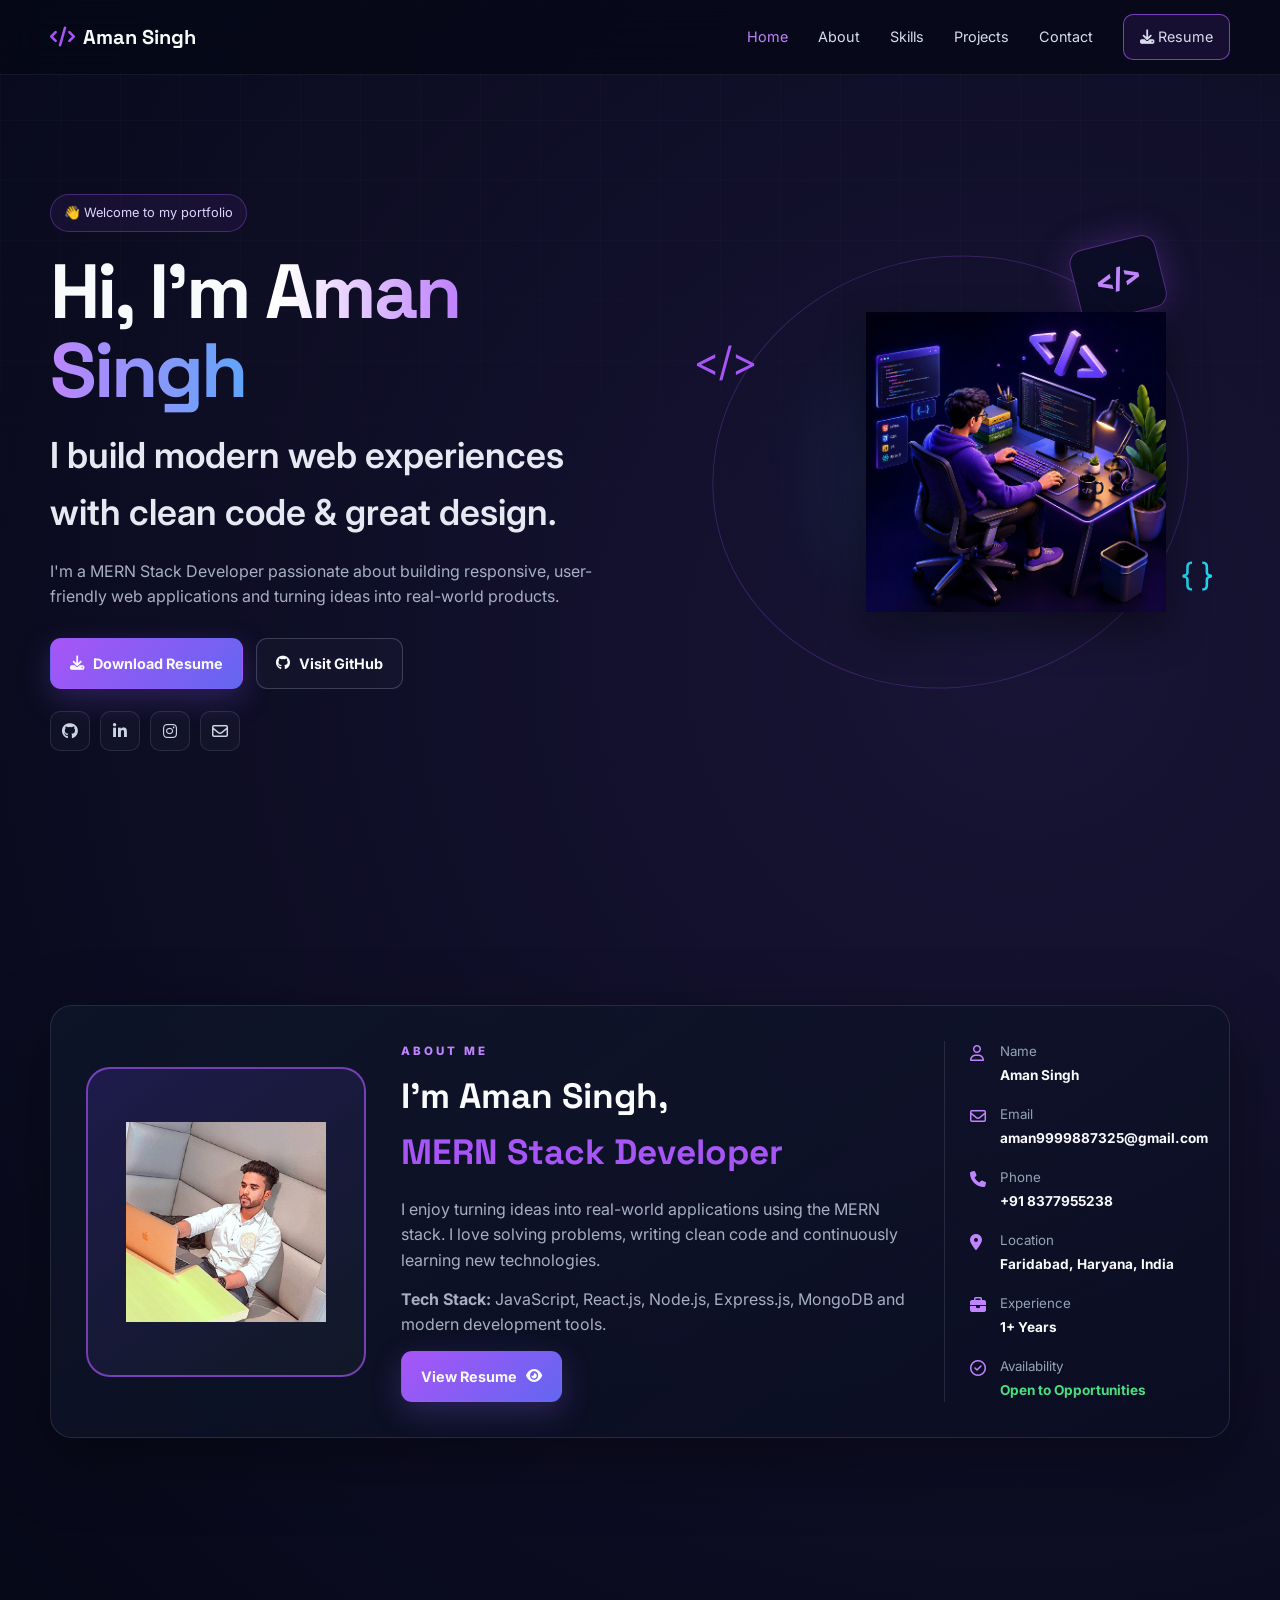
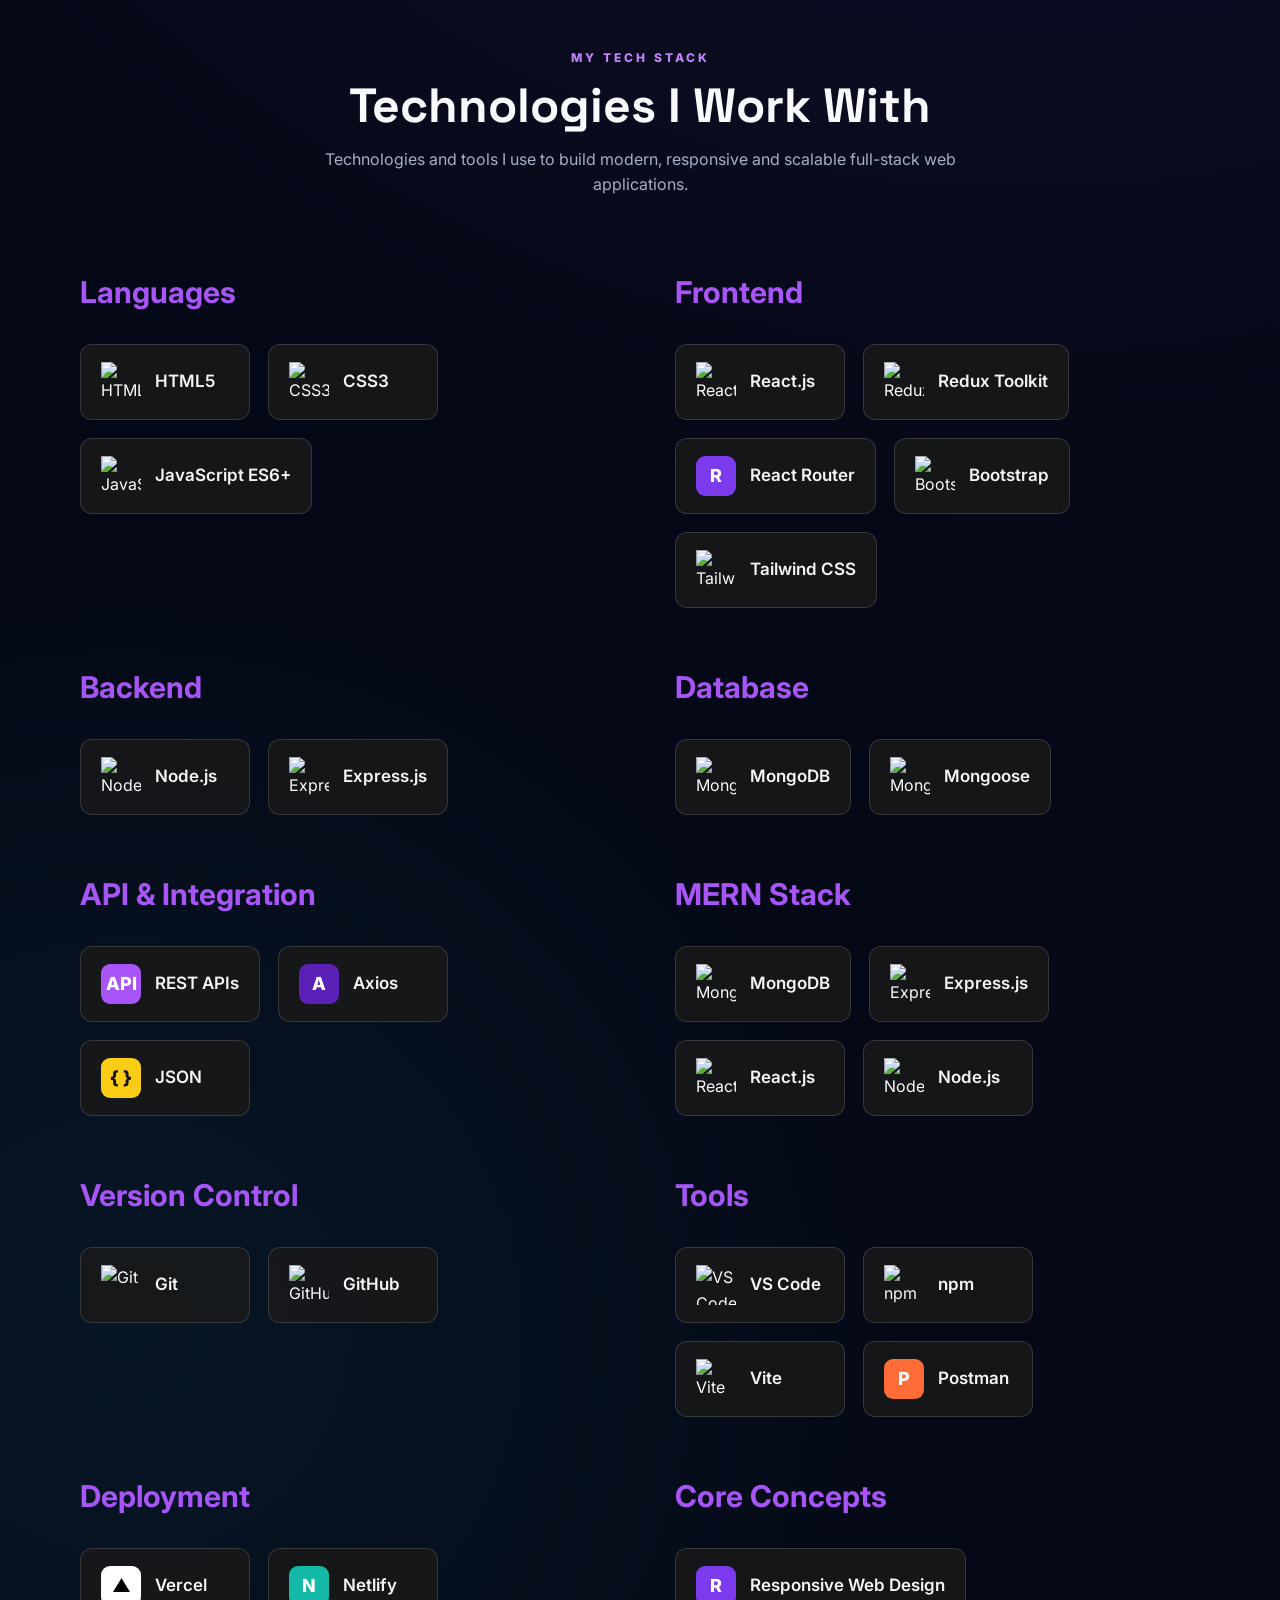
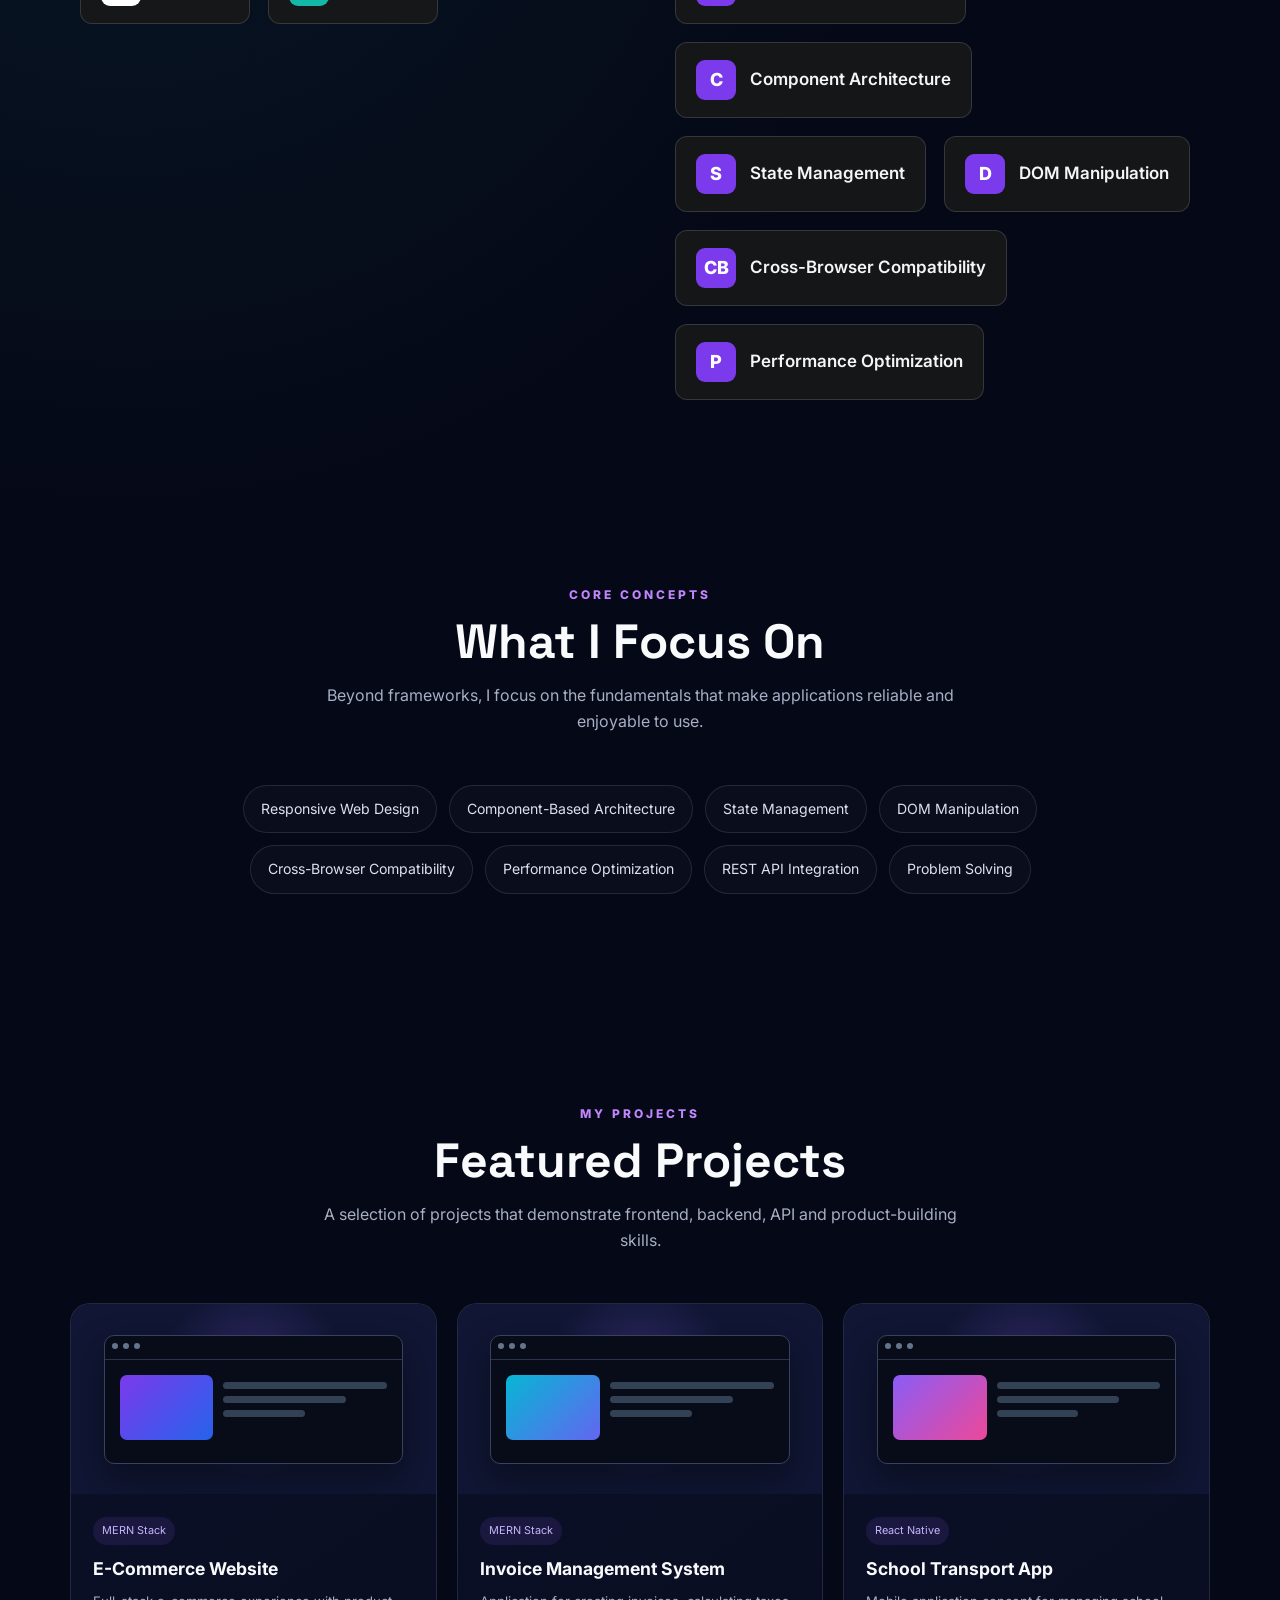
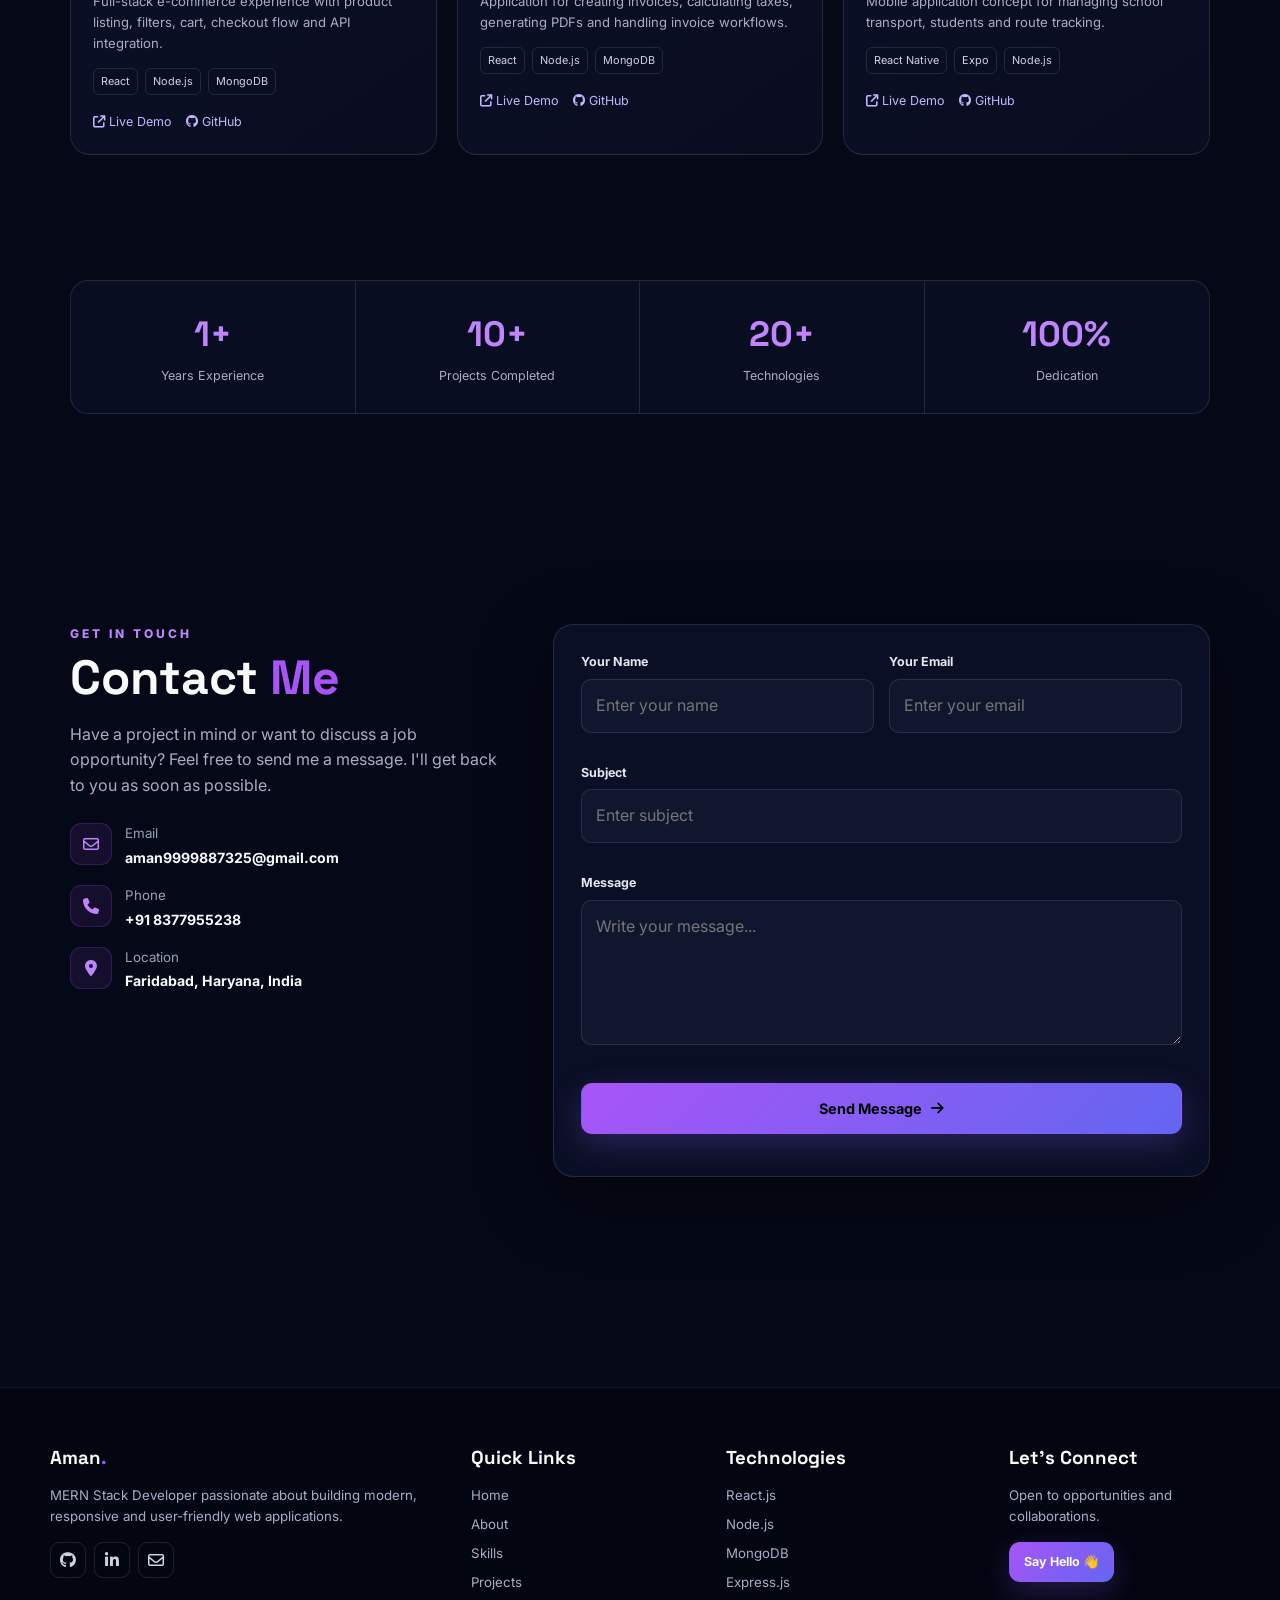
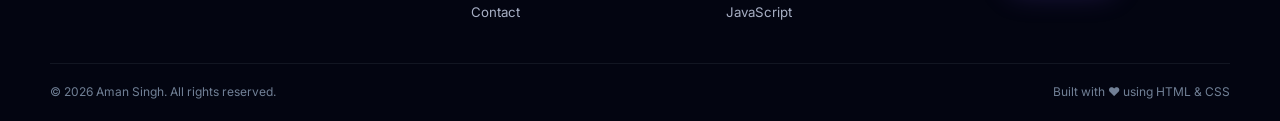
==== commit c29525f5: "change" ====
--- a/index.html
+++ b/index.html
@@ -26,7 +26,7 @@
     <header class="nav">
       <div class="container nav-inner">
         <a class="logo" href="#home"
-          ><i class="fa-solid fa-code"></i>Aman's <span>Portfolio</span></a
+          ><i class="fa-solid fa-code"></i>Aman Singh </a
         >
         <input
           class="menu-toggle"
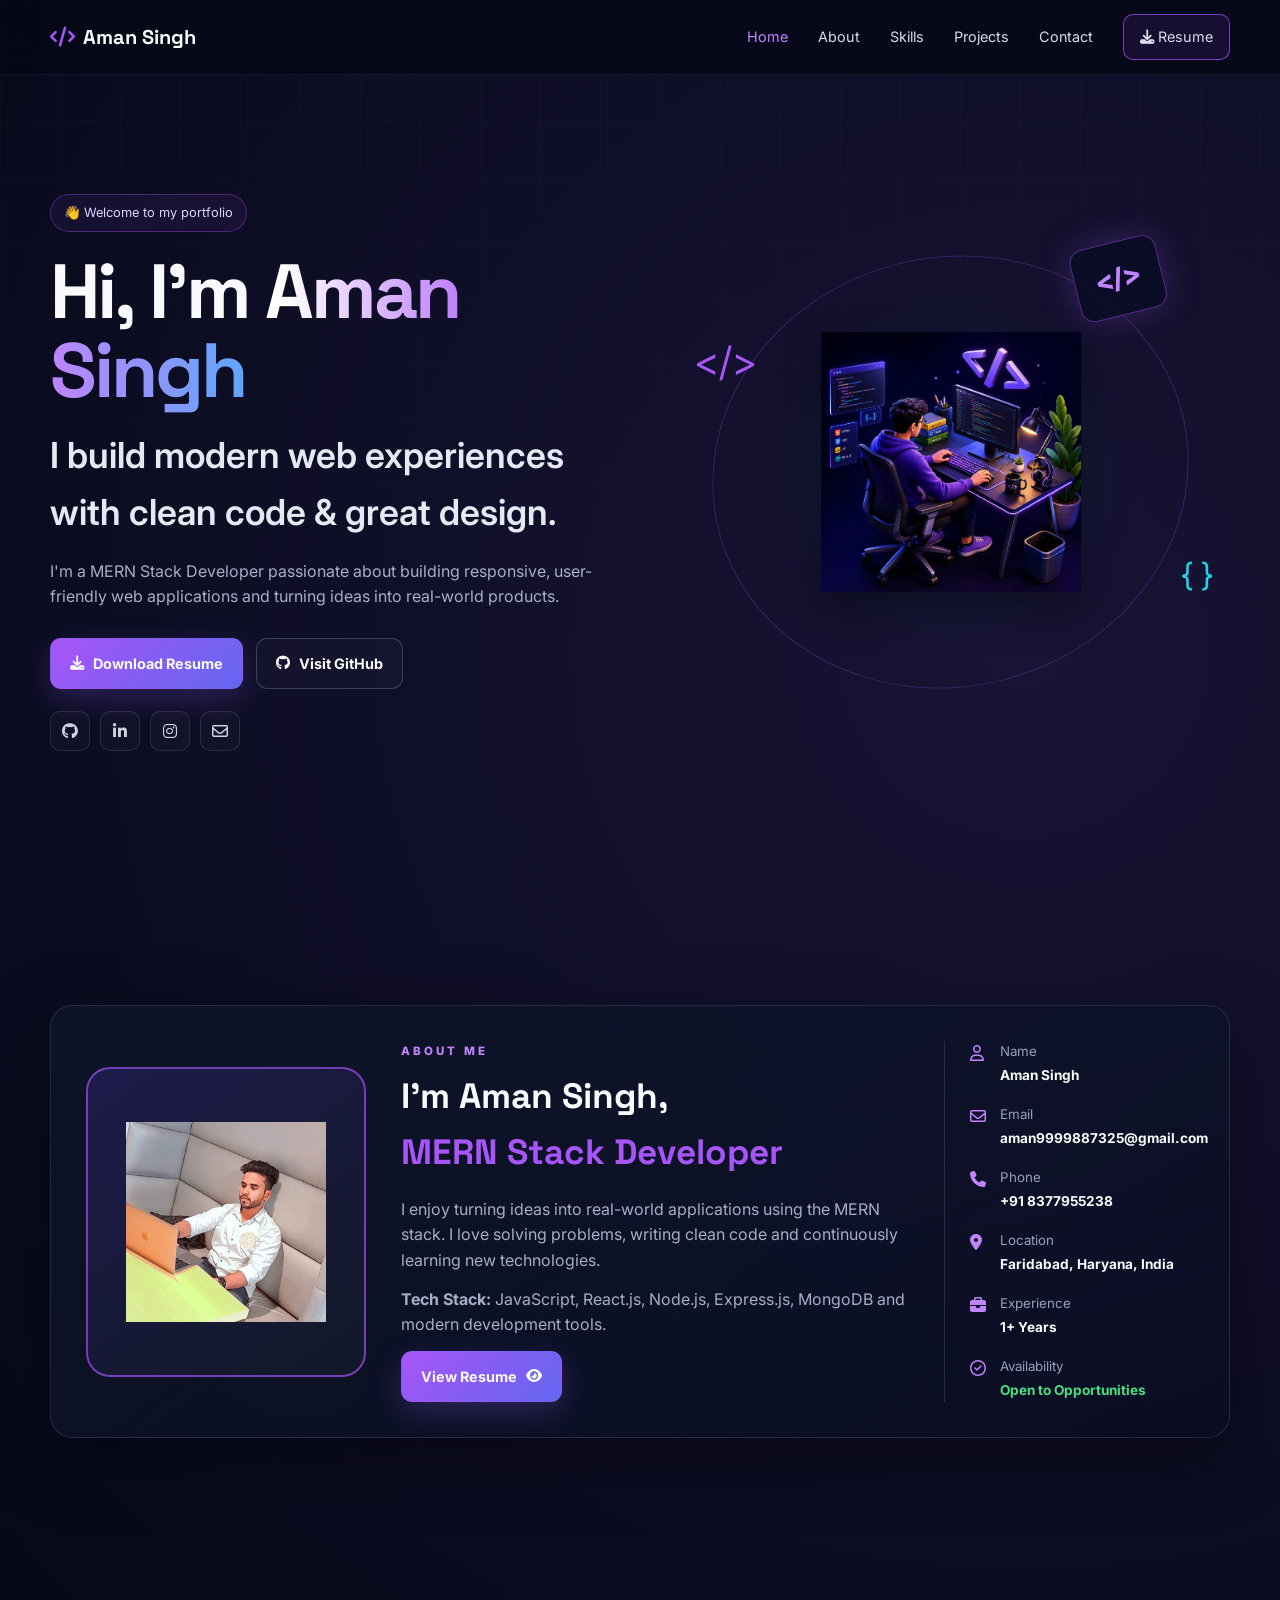
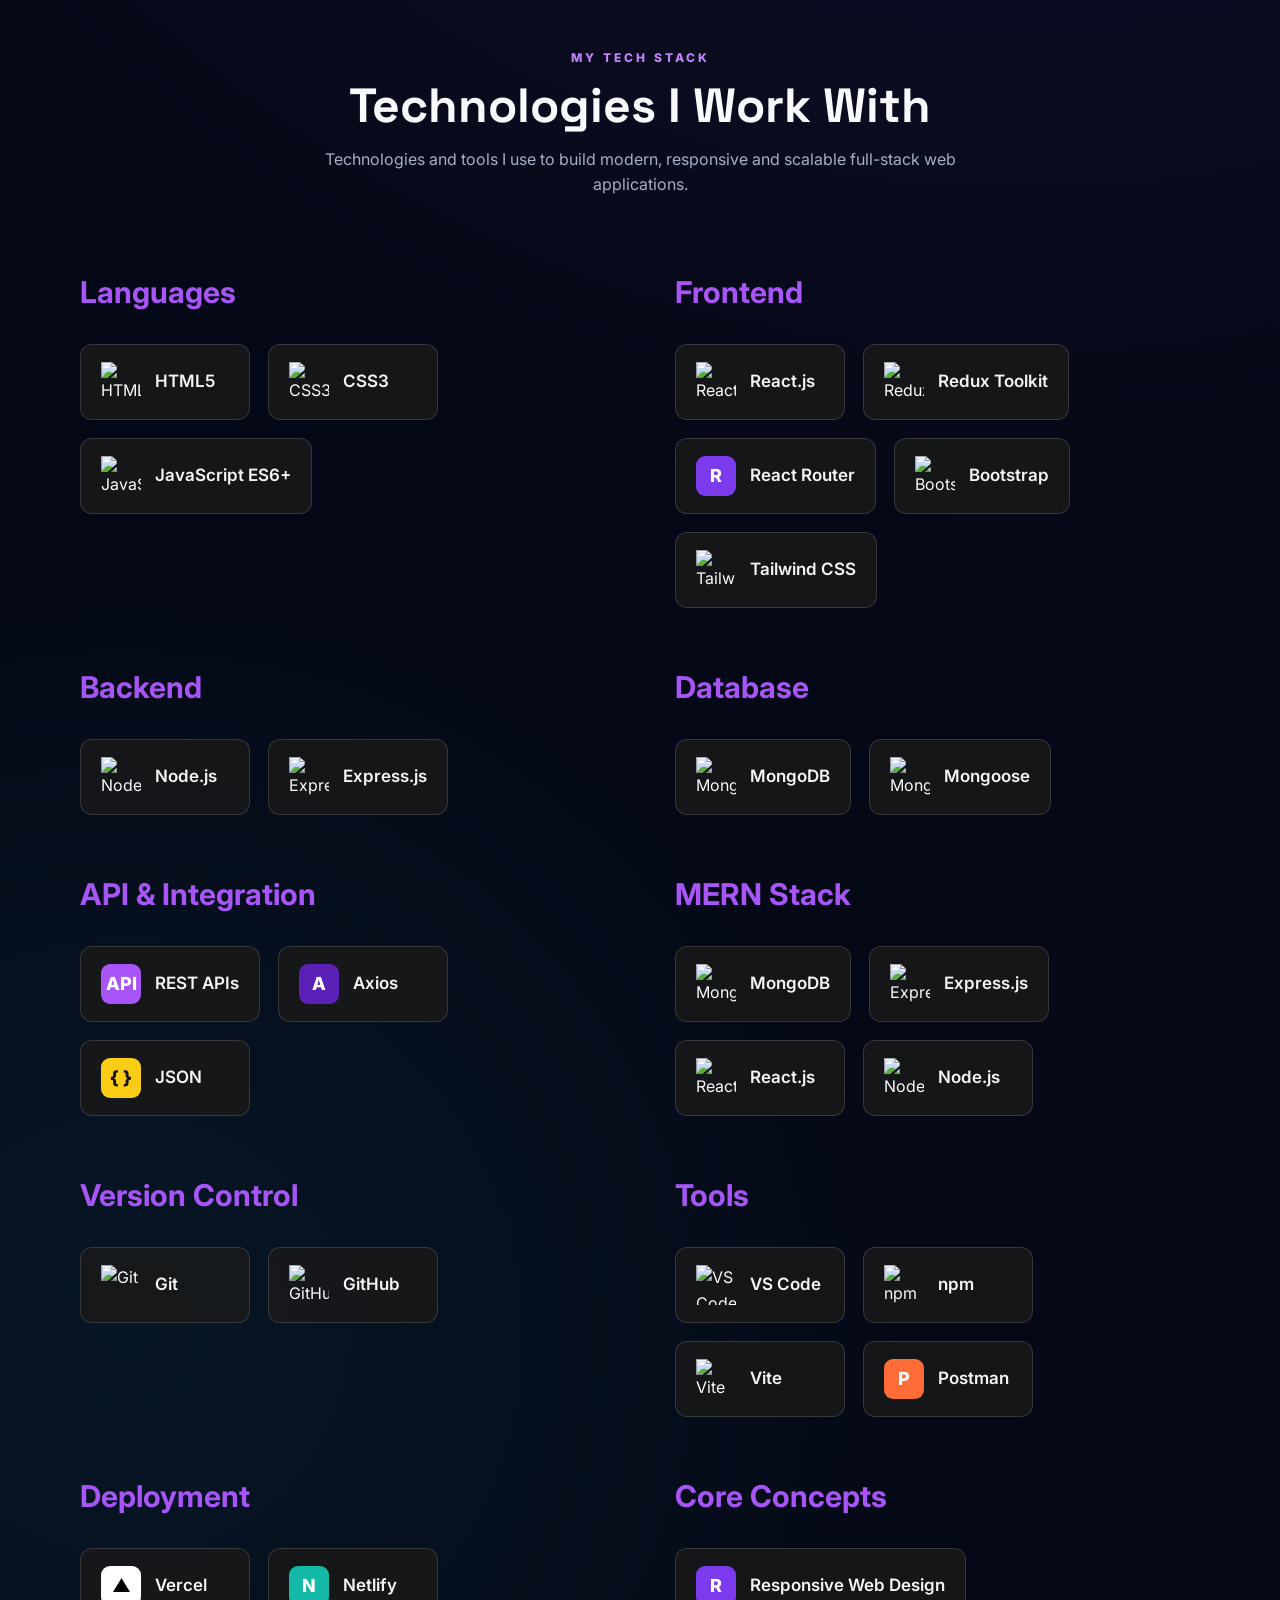
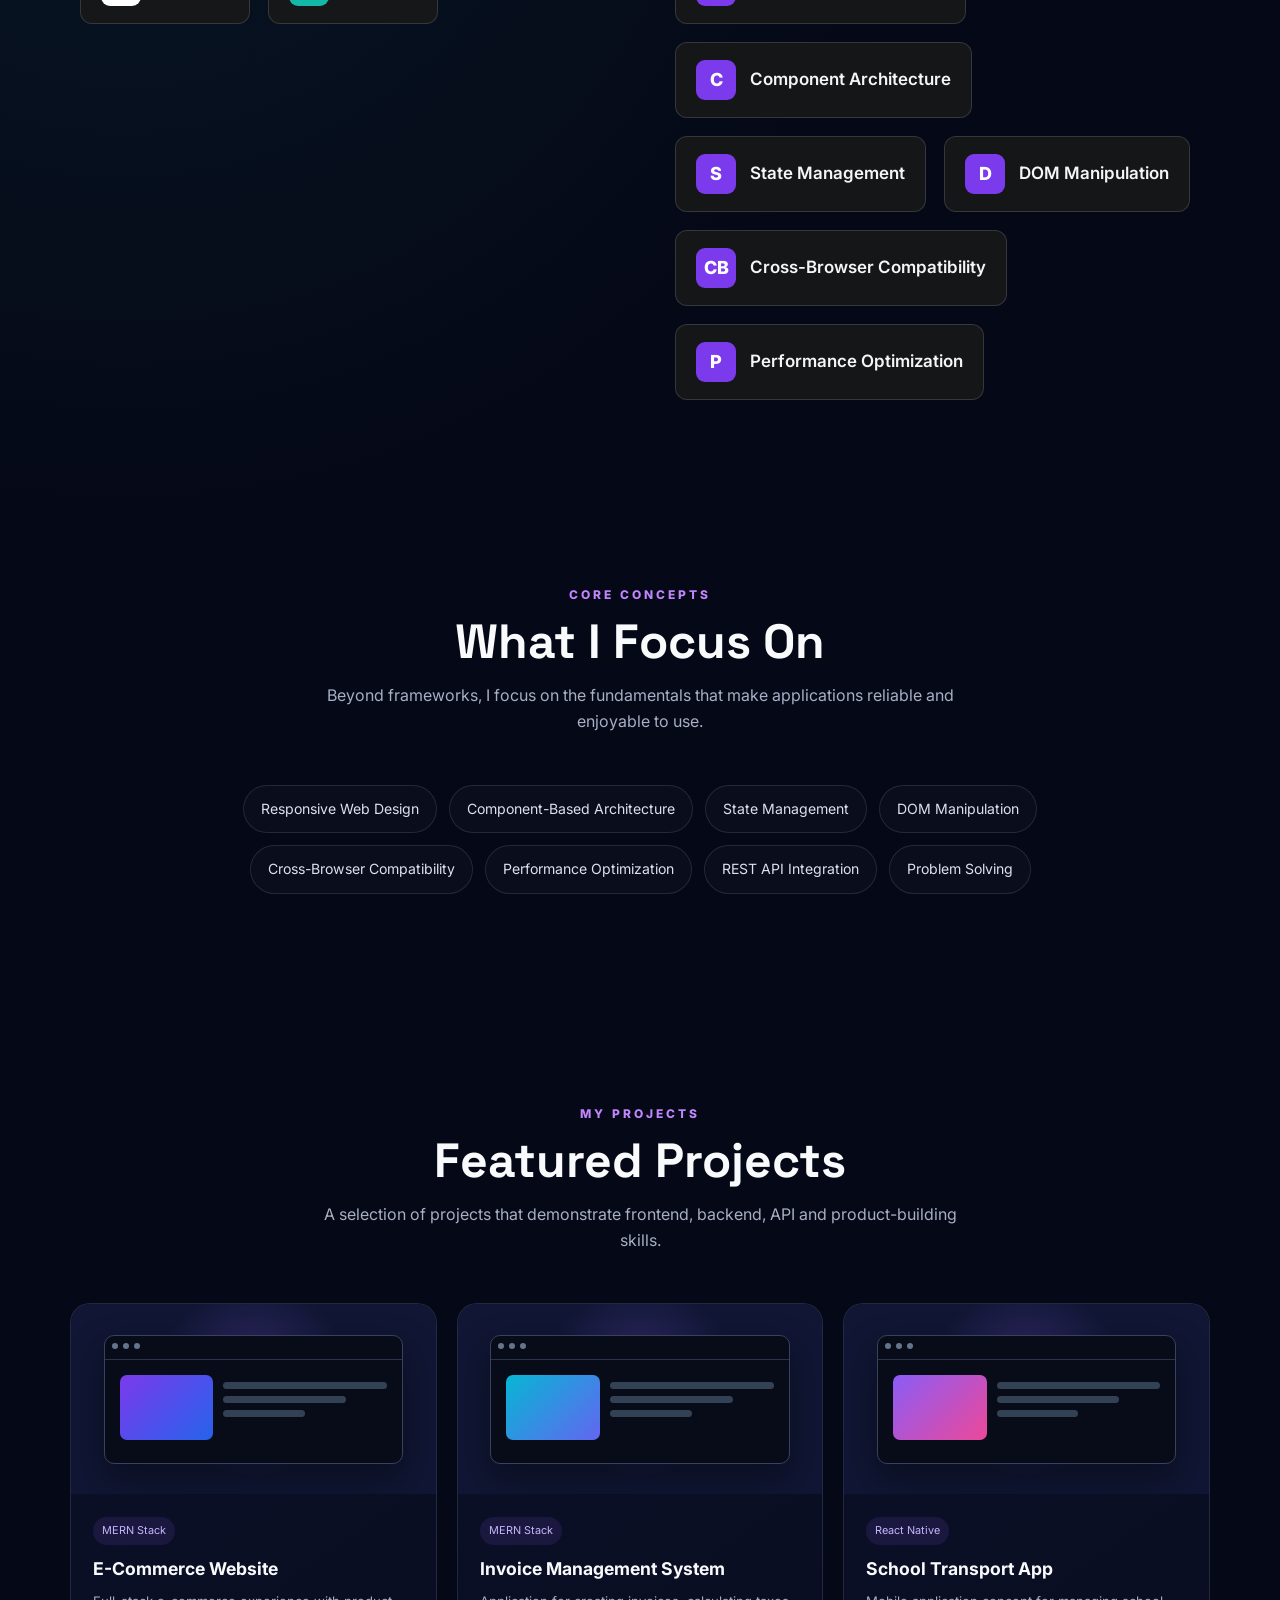
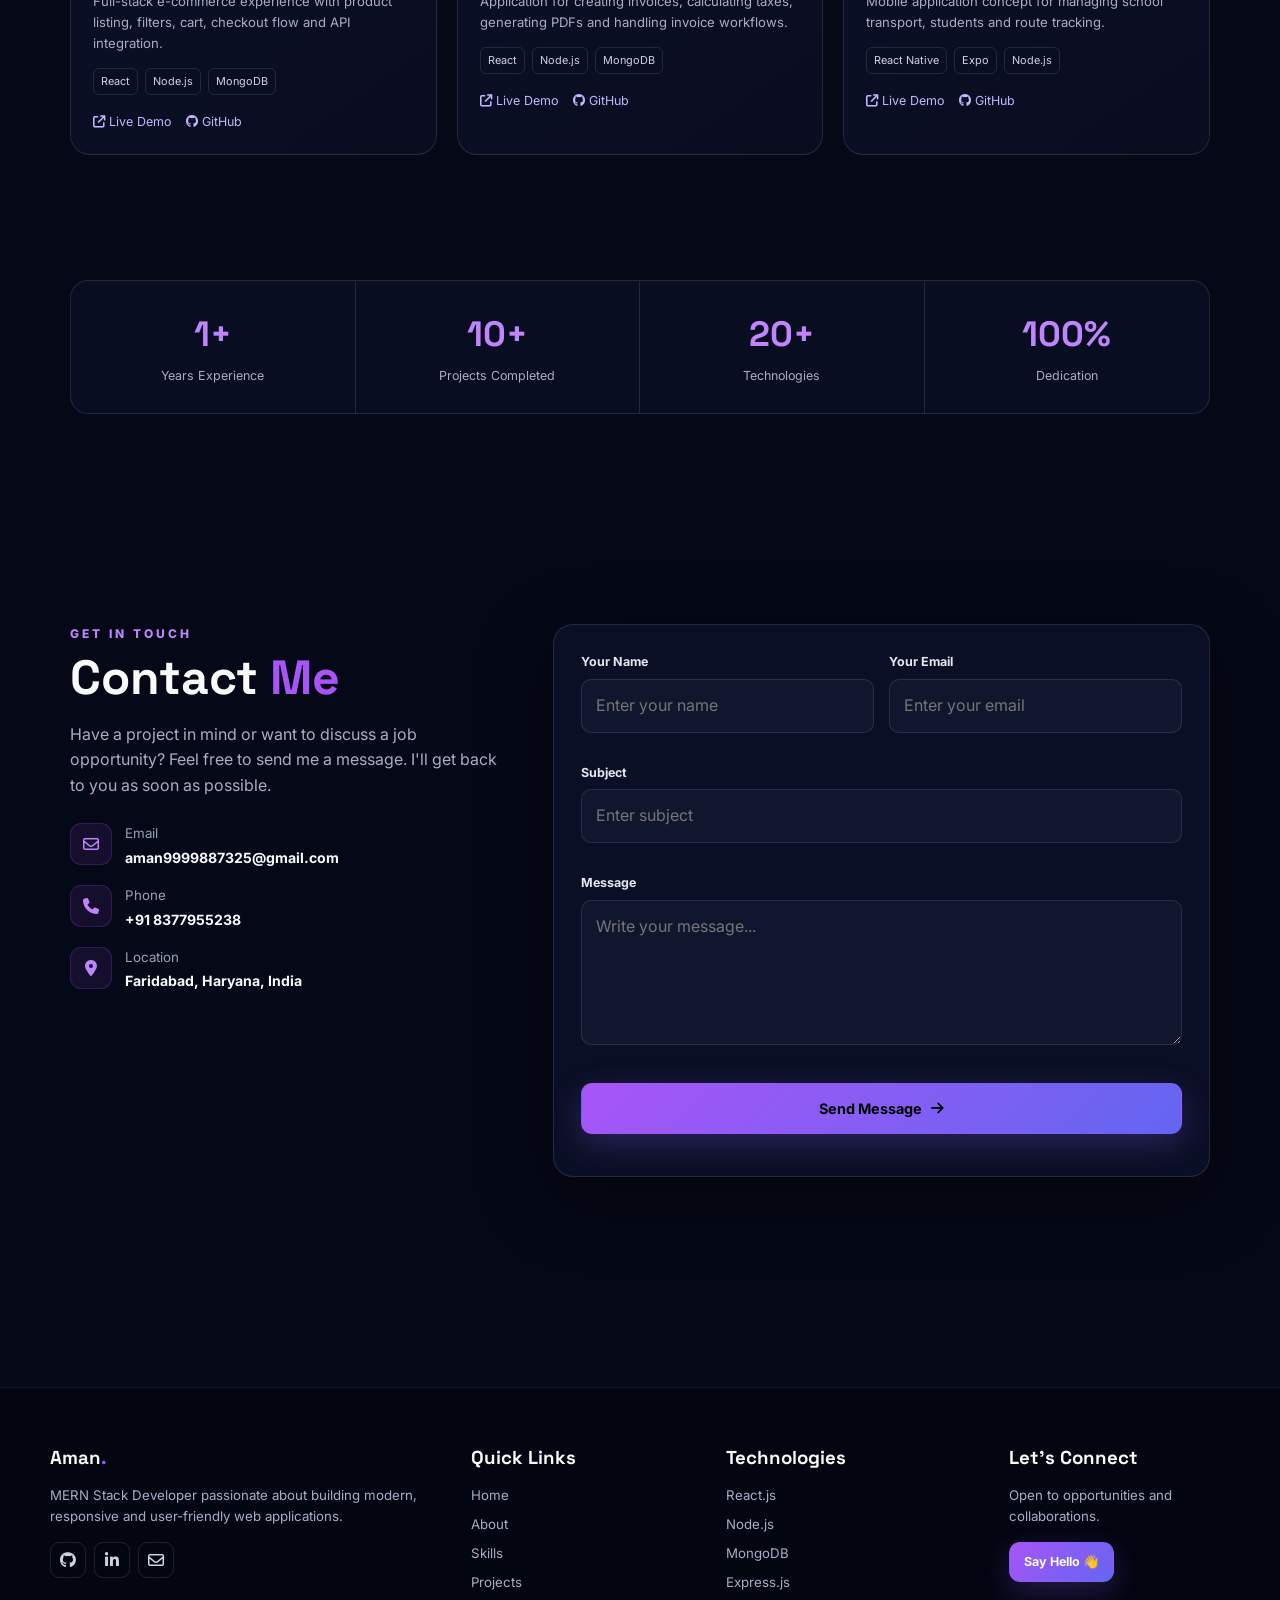
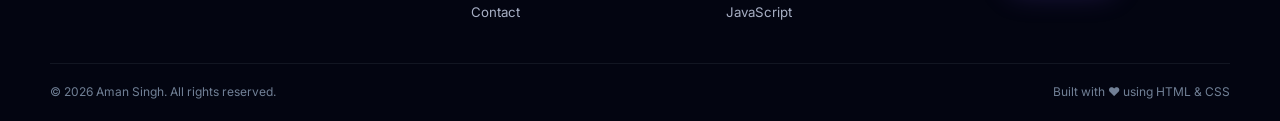
==== commit b536bffc: "update" ====
--- a/index.html
+++ b/index.html
@@ -43,7 +43,7 @@
           <a href="#skills">Skills</a>
           <a href="#projects">Projects</a>
           <a href="#contact">Contact</a>
-          <a class="nav-resume" href="../assets/docs/Aman_resume .pdf" download
+          <a class="nav-resume" href="../assets/docs/Aman_resume.pdf" download
             ><i class="fa-solid fa-download"></i> Resume</a
           >
         </nav>
@@ -68,7 +68,7 @@
             <div class="actions">
               <a
                 class="btn btn-primary"
-                href="../assets/docs/Aman_resume .pdf"
+                href="../assets/docs/Aman_resume.pdf"
                 download
                 ><i class="fa-solid fa-download"></i> Download Resume</a
               >
@@ -148,7 +148,7 @@
               </p>
               <a
                 class="btn btn-primary"
-                href="../assets/docs/Aman_resume .pdf"
+                href="../assets/docs/Aman_resume.pdf"
                 target="_blank"
               >
                 View Resume <i class="fa-solid fa-eye"></i>
--- a/css/style.css
+++ b/css/style.css
@@ -315,8 +315,9 @@
     transform: none;
 }
 .developer-image {
-  width: 150%;
+  width: 100%;
   height: 100%;
+  max-width: 100%;
   object-fit: contain;
   display: block;
   margin: 0 auto;
@@ -520,49 +521,514 @@
 }
 
 
-
-/* =========================================
-   RESPONSIVE
-========================================= */
-
-@media (max-width: 900px) {
+/* =========================================================
+   RESPONSIVE DESIGN
+   ========================================================= */
+
+/* ---------- TABLET ---------- */
+@media (max-width: 980px) {
+
+  .container {
+    width: min(100% - 32px, var(--container));
+  }
+
+  /* Navbar */
+  .nav-links {
+    gap: 18px;
+  }
+
+  /* Hero */
+  .hero {
+    padding-top: 110px;
+  }
+
+  .hero-grid {
+    grid-template-columns: 1fr;
+    gap: 40px;
+  }
+
+  .hero-content {
+    text-align: center;
+  }
+
+  .hero-content p {
+    margin-left: auto;
+    margin-right: auto;
+  }
+
+  .actions,
+  .socials {
+    justify-content: center;
+  }
+
+  .hero-art {
+    min-height: 430px;
+    order: -1;
+    width: 100%;
+    transform: none;
+  }
+
+  .developer-card {
+    width: min(480px, 80vw);
+    max-width: 100%;
+  }
+
+  .developer-image {
+    width: 100%;
+    height: 100%;
+    object-fit: contain;
+  }
+
+  /* About */
+  .about-card {
+    grid-template-columns: 220px 1fr;
+  }
+
+  .details {
+    grid-column: 1 / -1;
+    border-left: 0;
+    border-top: 1px solid var(--border);
+    padding: 20px 0 0;
+
+    grid-template-columns: repeat(2, 1fr);
+  }
+
+  /* Skills */
+  .skills-grid {
+    grid-template-columns: repeat(2, 1fr);
+  }
 
   .skills-showcase {
-    grid-template-columns: 1fr;
-    gap: 55px;
-  }
-
-}
-
-
+    grid-template-columns: 1fr 1fr;
+    gap: 45px;
+    padding: 0 10px 60px;
+  }
+
+  /* Projects */
+  .projects {
+    grid-template-columns: repeat(2, 1fr);
+  }
+
+  /* Contact */
+  .contact-wrap {
+    grid-template-columns: 1fr;
+  }
+
+  /* Footer */
+  .footer-grid {
+    grid-template-columns: repeat(2, 1fr);
+  }
+}
+
+
+/* ---------- MOBILE NAVIGATION ---------- */
+@media (max-width: 820px) {
+
+  .menu-btn {
+    display: grid;
+    place-items: center;
+
+    width: 44px;
+    height: 44px;
+
+    border: 1px solid var(--border);
+    border-radius: 10px;
+
+    background: rgba(255,255,255,.04);
+    color: white;
+
+    cursor: pointer;
+  }
+
+  .nav-inner {
+    position: relative;
+  }
+
+  .nav-links {
+    position: absolute;
+
+    top: 65px;
+    left: 0;
+    right: 0;
+
+    display: none;
+
+    flex-direction: column;
+    align-items: stretch;
+
+    gap: 5px;
+
+    padding: 14px;
+
+    background: rgba(8,11,32,.98);
+
+    border: 1px solid var(--border);
+    border-radius: 16px;
+
+    box-shadow: var(--shadow);
+  }
+
+  .nav-links a {
+    padding: 12px;
+    text-align: center;
+    border-radius: 9px;
+  }
+
+  .nav-links a:hover,
+  .nav-links a.active {
+    background: rgba(168,85,247,.1);
+  }
+
+  .menu-toggle:checked + .menu-btn + .nav-links {
+    display: flex;
+  }
+}
+
+
+/* ---------- SMALL MOBILE ---------- */
 @media (max-width: 600px) {
 
+  /* Global */
+  .container {
+    width: calc(100% - 28px);
+    max-width: 100%;
+  }
+
+  .section {
+    padding: 75px 0;
+  }
+
+
+  /* ================= HERO ================= */
+
+  .hero {
+    min-height: auto;
+    padding: 105px 0 70px;
+  }
+
+  .hero-grid {
+    display: flex;
+    flex-direction: column;
+    gap: 35px;
+  }
+
+  .hero-content {
+    width: 100%;
+    text-align: center;
+  }
+
+  .badge {
+    font-size: .75rem;
+    padding: 7px 11px;
+  }
+
+  .hero h1 {
+    font-size: clamp(2.5rem, 12vw, 4rem);
+    letter-spacing: -2px;
+    line-height: 1.05;
+  }
+
+  .hero h2 {
+    font-size: 1.25rem;
+    line-height: 1.5;
+  }
+
+  .hero h2 br {
+    display: none;
+  }
+
+  .hero p {
+    width: 100%;
+    max-width: 100%;
+    font-size: .95rem;
+    line-height: 1.7;
+  }
+
+  .actions {
+    width: 100%;
+    flex-direction: column;
+    align-items: stretch;
+  }
+
+  .actions .btn {
+    width: 100%;
+  }
+
+  .socials {
+    justify-content: center;
+  }
+
+
+  /* ================= HERO IMAGE ================= */
+
+  .hero-art {
+    width: 100%;
+    min-height: auto;
+
+    display: flex;
+    justify-content: center;
+    align-items: center;
+
+    transform: none;
+
+    overflow: hidden;
+  }
+
+  .glow {
+    width: 280px;
+    height: 280px;
+  }
+
+  .code-orbit {
+    inset: 10%;
+  }
+
+  .developer-card {
+    width: min(360px, 90vw);
+    max-width: 100%;
+
+    aspect-ratio: 1 / 1;
+
+    border-radius: 25px;
+  }
+
+  .person {
+    width: 100%;
+    height: 100%;
+
+    margin: 0;
+  }
+
+  .developer-image {
+    width: 100%;
+    height: 100%;
+
+    max-width: 100%;
+
+    object-fit: contain;
+  }
+
+  .float.one {
+    left: 2%;
+    font-size: 1.7rem;
+  }
+
+  .float.two {
+    right: 2%;
+    font-size: 1.5rem;
+  }
+
+
+  /* ================= ABOUT ================= */
+
+  .about-card {
+    grid-template-columns: 1fr;
+
+    padding: 22px;
+
+    text-align: center;
+  }
+
+  .profile {
+    width: 200px;
+    height: 230px;
+
+    margin: auto;
+  }
+
+  .about-copy h3 {
+    font-size: 1.8rem;
+  }
+
+  .details {
+    grid-template-columns: 1fr;
+
+    text-align: left;
+
+    width: 100%;
+  }
+
+
+  /* ================= TECH STACK ================= */
+
   .skills-showcase {
-    gap: 45px;
+    width: 100%;
+
+    display: grid;
+    grid-template-columns: 1fr;
+
+    gap: 40px;
+
+    padding: 0 0 50px;
+  }
+
+  .skill-category {
+    width: 100%;
   }
 
   .skill-category h3 {
-    font-size: 1.4rem;
+    font-size: 1.5rem;
+    margin-bottom: 18px;
   }
 
   .skill-items {
-    gap: 12px;
+    width: 100%;
+
+    display: grid;
+
+    grid-template-columns: repeat(2, minmax(0, 1fr));
+
+    gap: 10px;
   }
 
   .skill-item {
+    width: 100%;
+    min-width: 0;
     min-height: 60px;
-    padding: 10px 14px;
-    gap: 10px;
+
+    padding: 10px 12px;
+
+    gap: 9px;
+
+    border-radius: 10px;
   }
 
   .skill-item img,
-  .text-icon {
+  .skill-item .text-icon {
     width: 32px;
     height: 32px;
+
+    flex-shrink: 0;
   }
 
   .skill-item span {
-    font-size: 0.9rem;
-  }
-
-}
+    font-size: .82rem;
+
+    white-space: normal;
+
+    line-height: 1.2;
+  }
+
+
+  /* ================= NORMAL SKILLS GRID ================= */
+
+  .skills-grid {
+    grid-template-columns: 1fr;
+  }
+
+
+  /* ================= PROJECTS ================= */
+
+  .projects {
+    grid-template-columns: 1fr;
+
+    gap: 18px;
+  }
+
+  .project {
+    width: 100%;
+  }
+
+  .project-img {
+    height: 180px;
+  }
+
+
+  /* ================= STATS ================= */
+
+  .stats {
+    grid-template-columns: 1fr 1fr;
+  }
+
+  .stat {
+    border-right: 1px solid var(--border);
+    border-bottom: 1px solid var(--border);
+  }
+
+  .stat:nth-child(2n) {
+    border-right: 0;
+  }
+
+  .stat:nth-last-child(-n+2) {
+    border-bottom: 0;
+  }
+
+
+  /* ================= CONTACT ================= */
+
+  .contact-wrap {
+    grid-template-columns: 1fr;
+  }
+
+  .contact-copy h2 {
+    font-size: 2.3rem;
+  }
+
+  .form {
+    padding: 20px;
+  }
+
+  .form-grid {
+    grid-template-columns: 1fr;
+  }
+
+  .field.full {
+    grid-column: auto;
+  }
+
+
+  /* ================= FOOTER ================= */
+
+  .footer-grid {
+    grid-template-columns: 1fr;
+    gap: 35px;
+  }
+
+  .copyright {
+    flex-direction: column;
+    gap: 8px;
+    text-align: center;
+  }
+}
+
+
+/* ---------- VERY SMALL PHONES ---------- */
+@media (max-width: 380px) {
+
+  .container {
+    width: calc(100% - 20px);
+  }
+
+  .logo {
+    font-size: 1rem;
+  }
+
+  .hero h1 {
+    font-size: 2.4rem;
+  }
+
+  .hero h2 {
+    font-size: 1.1rem;
+  }
+
+  .developer-card {
+    width: 92vw;
+  }
+
+  .skill-items {
+    grid-template-columns: 1fr;
+  }
+
+  .stats {
+    grid-template-columns: 1fr;
+  }
+
+  .stat {
+    border-right: 0;
+    border-bottom: 1px solid var(--border);
+  }
+
+  .stat:last-child {
+    border-bottom: 0;
+  }
+}
